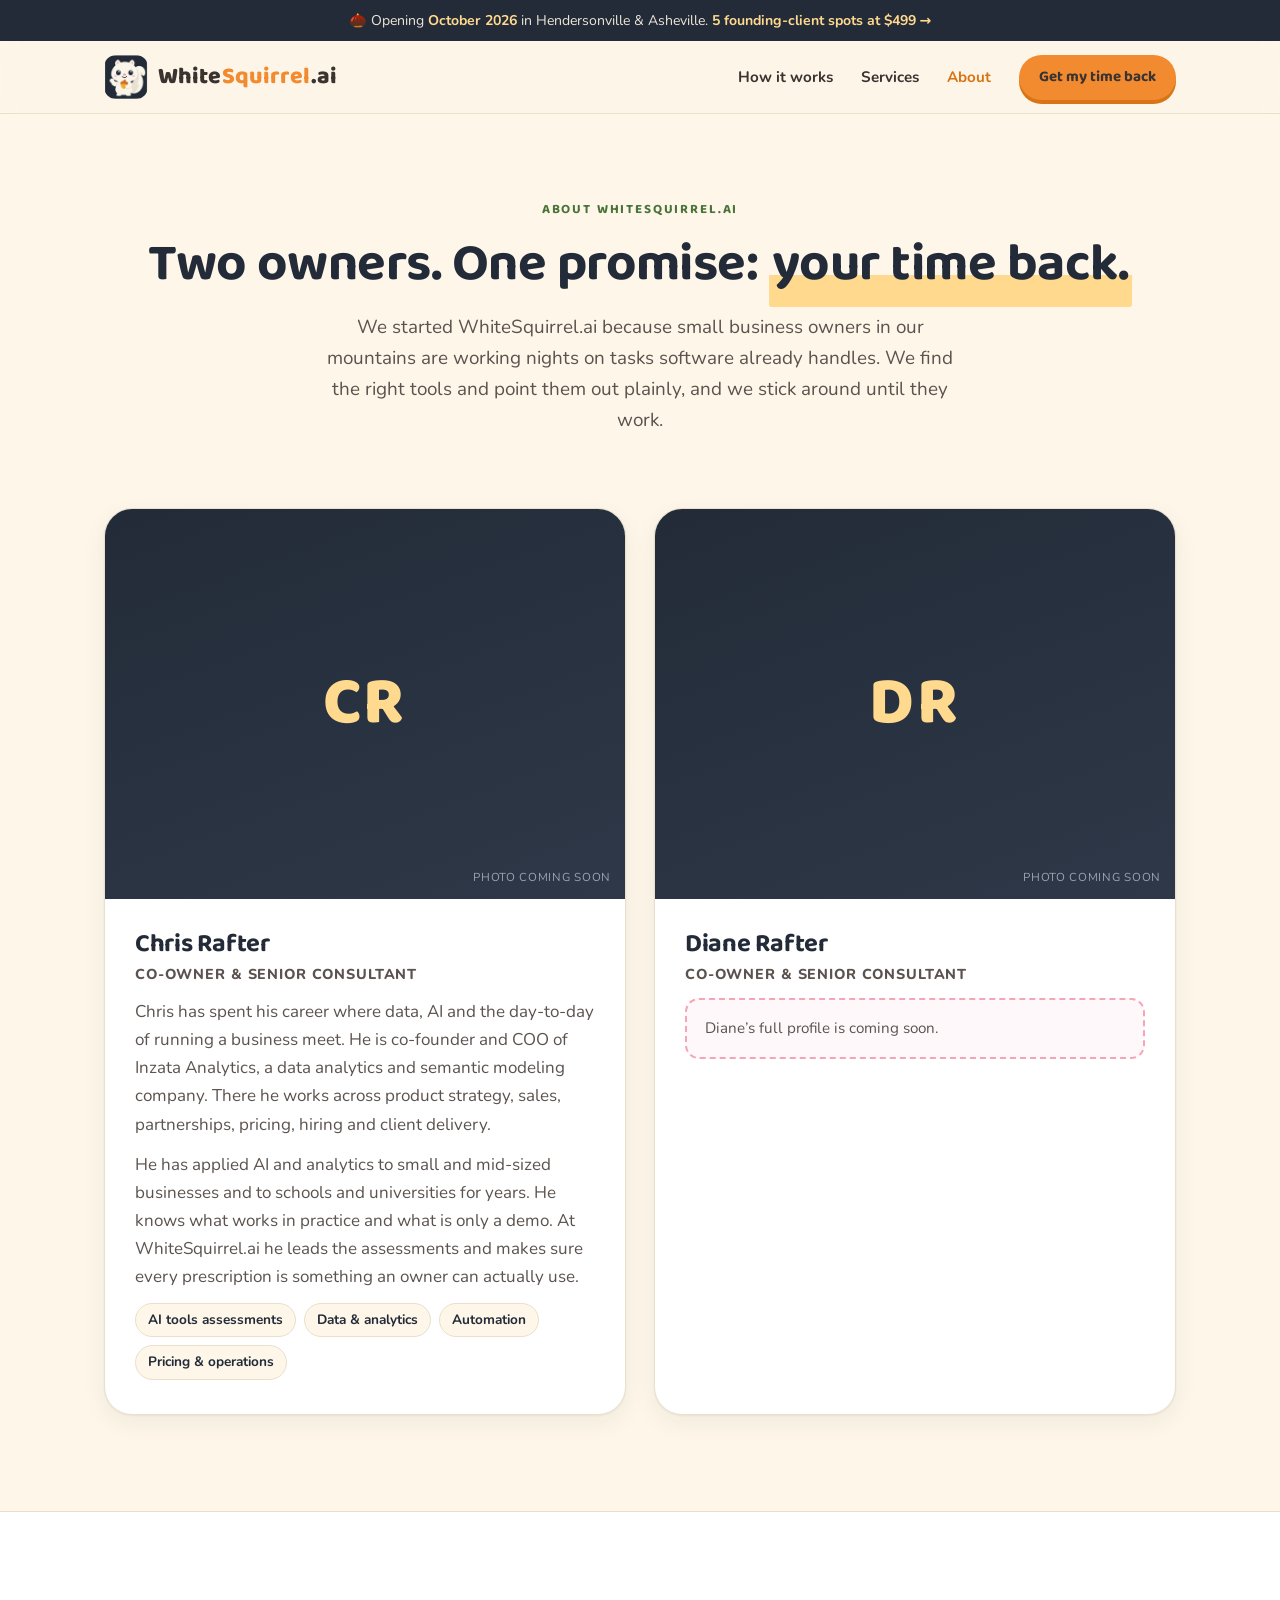
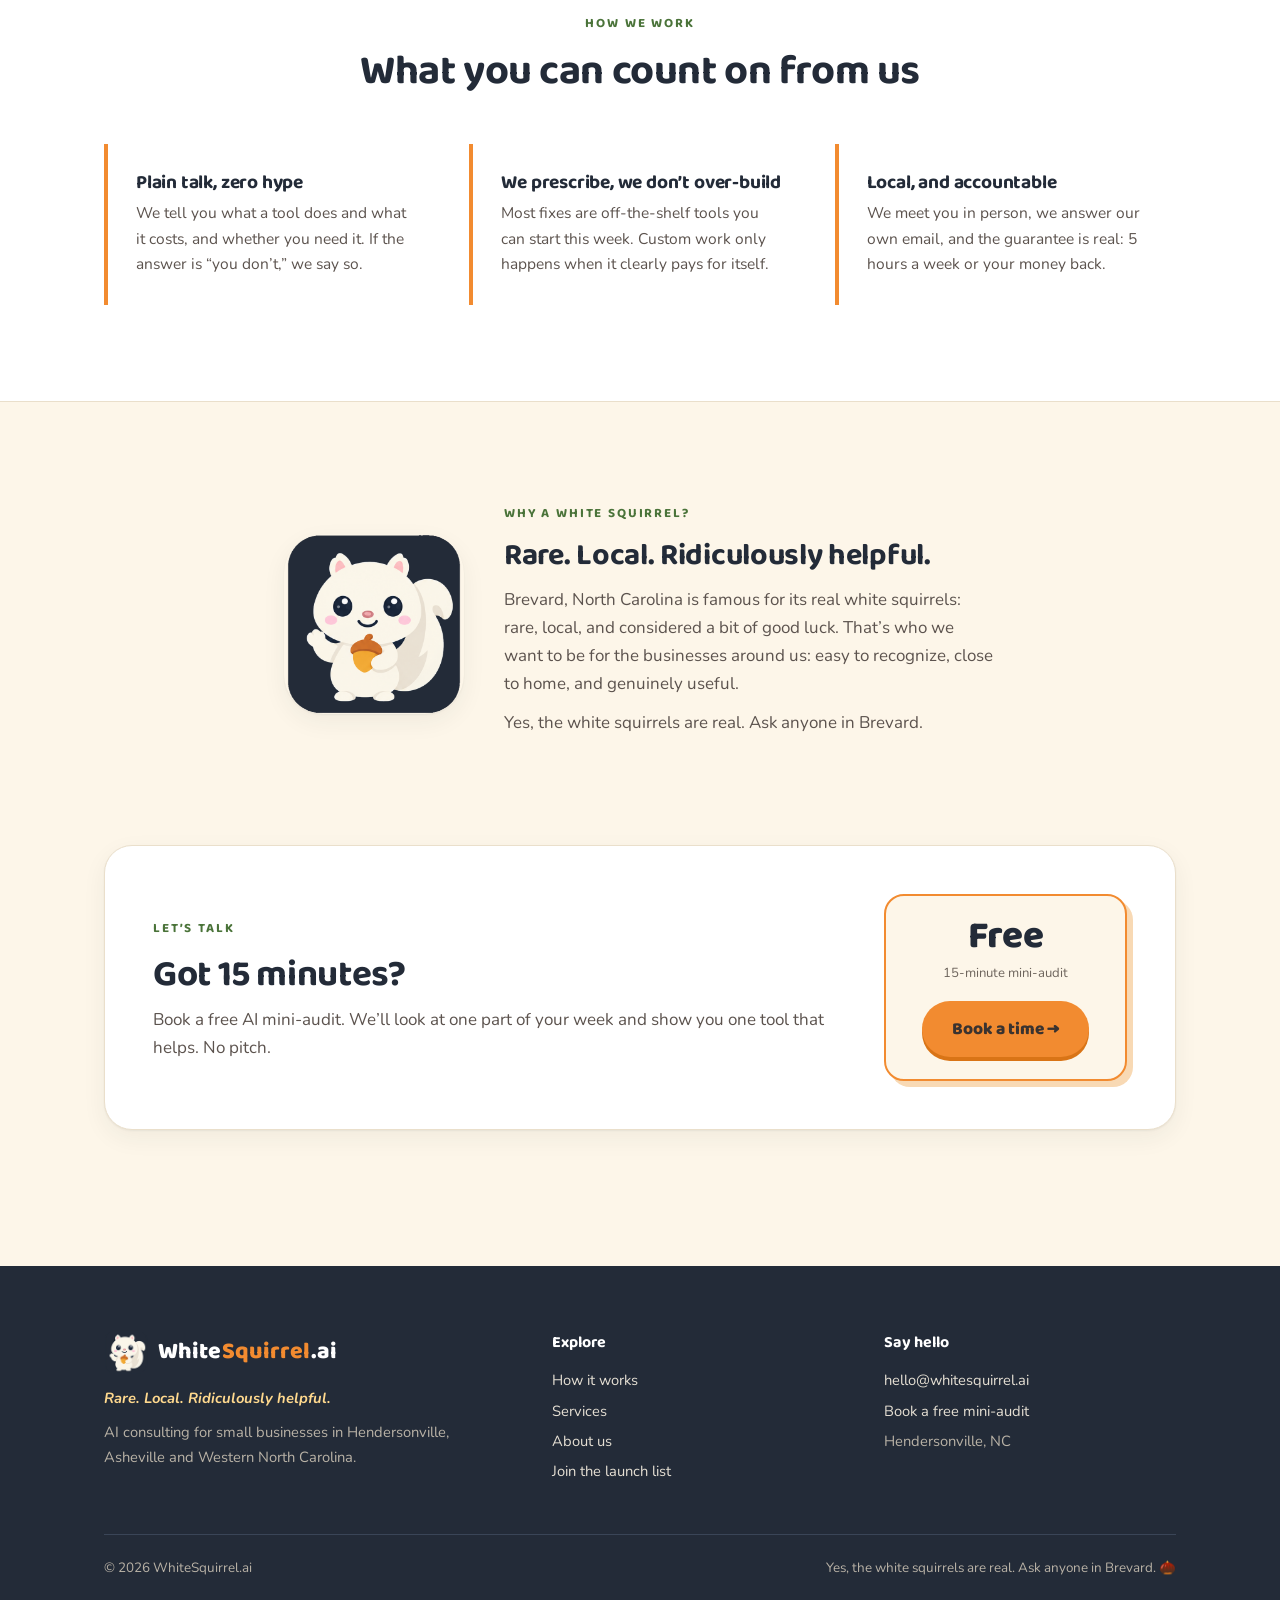
==== about/index.html @ 8a47469c "Rebrand to Bright Eyes logo; refined homepage, services section, About page - Approved C · Bright Ey" ====
<!DOCTYPE html>
<html lang="en">
<head>
<meta charset="UTF-8">
<meta name="viewport" content="width=device-width, initial-scale=1.0">
<title>About — Chris &amp; Diane Rafter | WhiteSquirrel.ai</title>
<meta name="description" content="Meet Chris and Diane Rafter, owners and senior consultants of WhiteSquirrel.ai, AI consulting for small businesses in Hendersonville, Asheville and Western North Carolina.">
<meta name="theme-color" content="#232B38">
<link rel="icon" href="../assets/brand/favicon.ico" sizes="any">
<link rel="icon" type="image/png" href="../assets/brand/bright-eyes-mark-96.png">
<link rel="apple-touch-icon" href="../assets/brand/apple-touch-icon.png">
<link rel="preconnect" href="https://fonts.googleapis.com">
<link rel="preconnect" href="https://fonts.gstatic.com" crossorigin>
<link href="https://fonts.googleapis.com/css2?family=Baloo+2:wght@500;700;800&family=Nunito:ital,wght@0,400;0,700;0,800;1,400&display=swap" rel="stylesheet">
<link rel="stylesheet" href="../assets/site.css">
</head>
<body>

<div class="announce">🌰 Opening <strong>October 2026</strong> in Hendersonville &amp; Asheville. <a href="../#founding">5 founding-client spots at $499 →</a></div>

<nav class="nav" aria-label="Main">
  <div class="container">
    <a class="brand" href="../" aria-label="WhiteSquirrel.ai home">
      <img src="../assets/brand/bright-eyes-mark-96.png" alt="">
      <span class="brand-name">White<span class="sq">Squirrel</span>.ai</span>
    </a>
    <ul class="nav-links">
      <li class="hide-sm"><a href="../#how">How it works</a></li>
      <li class="hide-sm"><a href="../#services">Services</a></li>
      <li class="hide-sm"><a href="./" aria-current="page">About</a></li>
      <li><a class="btn" href="../#signup">Get my time back</a></li>
    </ul>
  </div>
</nav>

<header class="page-hero">
  <div class="container">
    <span class="eyebrow">About WhiteSquirrel.ai</span>
    <h1>Two owners. One promise: <span class="hl">your time back.</span></h1>
    <p class="lead">We started WhiteSquirrel.ai because small business owners in our mountains are working nights on tasks software already handles. We find the right tools and point them out plainly, and we stick around until they work.</p>
  </div>
</header>

<section style="padding-top:32px">
  <div class="container">
    <div class="owners">

      <article class="person" id="chris">
        <div class="portrait">
          <!-- Replace with a headshot: <img src="../assets/team/chris-rafter.jpg" alt="Chris Rafter"> -->
          <span class="mono" aria-hidden="true">CR</span>
          <span class="ph-note">Photo coming soon</span>
        </div>
        <div class="person-body">
          <h3>Chris Rafter</h3>
          <p class="role">Co-owner &amp; Senior Consultant</p>
          <p>Chris has spent his career where data, AI and the day-to-day of running a business meet. He is co-founder and COO of Inzata Analytics, a data analytics and semantic modeling company. There he works across product strategy, sales, partnerships, pricing, hiring and client delivery.</p>
          <p>He has applied AI and analytics to small and mid-sized businesses and to schools and universities for years. He knows what works in practice and what is only a demo. At WhiteSquirrel.ai he leads the assessments and makes sure every prescription is something an owner can actually use.</p>
          <ul class="focus" aria-label="Focus areas">
            <li>AI tools assessments</li>
            <li>Data &amp; analytics</li>
            <li>Automation</li>
            <li>Pricing &amp; operations</li>
          </ul>
        </div>
      </article>

      <article class="person" id="diane">
        <div class="portrait">
          <!-- Replace with a headshot: <img src="../assets/team/diane-rafter.jpg" alt="Diane Rafter"> -->
          <span class="mono" aria-hidden="true">DR</span>
          <span class="ph-note">Photo coming soon</span>
        </div>
        <div class="person-body">
          <h3>Diane Rafter</h3>
          <p class="role">Co-owner &amp; Senior Consultant</p>
          <!-- TODO before deploy: replace this block with Diane's bio (background, experience, what she leads for clients) -->
          <div class="pending">Diane’s full profile is coming soon.</div>
        </div>
      </article>

    </div>
  </div>
</section>

<section class="services">
  <div class="container">
    <div class="section-head">
      <span class="eyebrow">How we work</span>
      <h2>What you can count on from us</h2>
    </div>
    <div class="values">
      <div class="value">
        <h3>Plain talk, zero hype</h3>
        <p>We tell you what a tool does and what it costs, and whether you need it. If the answer is “you don’t,” we say so.</p>
      </div>
      <div class="value">
        <h3>We prescribe, we don’t over-build</h3>
        <p>Most fixes are off-the-shelf tools you can start this week. Custom work only happens when it clearly pays for itself.</p>
      </div>
      <div class="value">
        <h3>Local, and accountable</h3>
        <p>We meet you in person, we answer our own email, and the guarantee is real: 5 hours a week or your money back.</p>
      </div>
    </div>
  </div>
</section>

<section>
  <div class="container narrow">
    <div class="story">
      <img src="../assets/brand/bright-eyes-mark.png" alt="The WhiteSquirrel.ai mascot waving">
      <div>
        <span class="eyebrow">Why a white squirrel?</span>
        <h2 style="font-size:1.9rem;margin-bottom:12px">Rare. Local. Ridiculously helpful.</h2>
        <p>Brevard, North Carolina is famous for its real white squirrels: rare, local, and considered a bit of good luck. That’s who we want to be for the businesses around us: easy to recognize, close to home, and genuinely useful.</p>
        <p>Yes, the white squirrels are real. Ask anyone in Brevard.</p>
      </div>
    </div>
  </div>
</section>

<section style="padding-top:0">
  <div class="container">
    <div class="offer">
      <div>
        <span class="eyebrow">Let’s talk</span>
        <h2>Got 15 minutes?</h2>
        <p>Book a free AI mini-audit. We’ll look at one part of your week and show you one tool that helps. No pitch.</p>
      </div>
      <div class="pricebox">
        <div class="price" style="font-size:2.4rem">Free</div>
        <small>15-minute mini-audit</small>
        <a class="btn" href="https://cal.com/chrisrafter/free-15-minute-ai-mini-audit">Book a time →</a>
      </div>
    </div>
  </div>
</section>

<footer>
  <div class="container">
    <div class="cols">
      <div>
        <a class="brand" href="../" style="margin-bottom:12px"><img src="../assets/brand/bright-eyes-mark-96.png" alt=""><span class="brand-name">White<span class="sq">Squirrel</span>.ai</span></a>
        <p class="tagline">Rare. Local. Ridiculously helpful.</p>
        <p style="margin-top:10px">AI consulting for small businesses in Hendersonville, Asheville and Western North Carolina.</p>
      </div>
      <div>
        <h4>Explore</h4>
        <ul>
          <li><a href="../#how">How it works</a></li>
          <li><a href="../#services">Services</a></li>
          <li><a href="./">About us</a></li>
          <li><a href="../#signup">Join the launch list</a></li>
        </ul>
      </div>
      <div>
        <h4>Say hello</h4>
        <ul>
          <li><a href="mailto:hello@whitesquirrel.ai">hello@whitesquirrel.ai</a></li>
          <li><a href="https://cal.com/chrisrafter/free-15-minute-ai-mini-audit">Book a free mini-audit</a></li>
          <li>Hendersonville, NC</li>
        </ul>
      </div>
    </div>
    <div class="legal">
      <span>© 2026 WhiteSquirrel.ai</span>
      <span>Yes, the white squirrels are real. Ask anyone in Brevard. 🌰</span>
    </div>
  </div>
</footer>
</body>
</html>
---- assets/site.css ----
/* WhiteSquirrel.ai — shared site styles (Brand Guide v1.1 · Bright Eyes) */
:root{
  /* core palette (live-site tokens) */
  --cream:#FDF6E9;
  --cream-dark:#F7ECD7;
  --fur:#F5F2EC;
  --fur-shade:#E2DCD0;
  --ink:#3A3330;
  --muted:#5C534E;
  --fine:#6E655D;          /* fine print — darker than --outline for contrast */
  --outline:#8A8178;
  --orange:#F28B30;
  --orange-dark:#D97416;
  --highlight:#FFD98E;
  --green:#7FB069;
  --green-dark:#5D8A4A;
  --green-text:#4A7339;    /* small green text / links on light backgrounds */
  --pink:#F4A6B8;
  --pink-light:#FADDE4;
  --blue:#8ECAE6;
  --peach:#F8D9B4;
  /* Bright Eyes badge */
  --navy:#232B38;
  --navy-2:#2E3848;
  --acorn:#F0B429;
  --line:#EADFCB;
  --white:#FFFFFF;

  --radius:20px;
  --radius-lg:28px;
  --shadow:0 1px 2px rgba(35,43,56,.06),0 8px 24px rgba(35,43,56,.06);
  --max:1120px;
}
*{margin:0;padding:0;box-sizing:border-box}
html{scroll-behavior:smooth}
body{font-family:'Nunito',system-ui,sans-serif;background:var(--cream);color:var(--ink);line-height:1.65;font-size:17px;-webkit-font-smoothing:antialiased;overflow-x:hidden}
h1,h2,h3,h4,.btn,.brand-name,.eyebrow,.num{font-family:'Baloo 2',system-ui,sans-serif}
h1,h2,h3{color:var(--navy);line-height:1.15;letter-spacing:-.01em}
img{max-width:100%;display:block}
a{color:var(--green-text)}
.container{max-width:var(--max);margin:0 auto;padding:0 24px}
.narrow{max-width:760px}
.center{text-align:center}

/* announcement */
.announce{background:var(--navy);color:#EDE6D8;text-align:center;font-size:.88rem;padding:9px 16px}
.announce strong{color:var(--highlight)}
.announce a{color:var(--highlight);font-weight:700;text-decoration:none}

/* nav */
.nav{position:sticky;top:0;z-index:20;background:rgba(253,246,233,.92);backdrop-filter:saturate(1.2) blur(8px);-webkit-backdrop-filter:saturate(1.2) blur(8px);border-bottom:1px solid var(--line)}
.nav .container{display:flex;align-items:center;justify-content:space-between;height:72px;gap:16px}
.brand{display:flex;align-items:center;gap:10px;text-decoration:none}
.brand img{width:44px;height:44px;border-radius:12px}
.brand-name{font-size:1.45rem;font-weight:800;color:var(--ink);letter-spacing:.005em;white-space:nowrap}
.brand-name .sq{color:var(--orange)}
.nav-links{display:flex;align-items:center;gap:28px;list-style:none}
.nav-links a{color:var(--ink);text-decoration:none;font-weight:700;font-size:.95rem}
.nav-links a:hover,.nav-links a[aria-current=page]{color:var(--orange-dark)}
.nav-links .btn{padding:10px 20px;font-size:.95rem}
@media(max-width:820px){.nav-links li.hide-sm{display:none}.nav-links{gap:16px}}
@media(max-width:480px){.brand-name{font-size:1.2rem}.brand img{width:38px;height:38px}.nav-links .btn{padding:9px 14px;font-size:.88rem}}

/* buttons — ink text on brand fills for contrast */
.btn{display:inline-flex;align-items:center;gap:8px;background:var(--orange);color:var(--ink);border:0;border-radius:999px;padding:14px 30px;font-size:1.08rem;font-weight:800;text-decoration:none;cursor:pointer;box-shadow:0 4px 0 var(--orange-dark);transition:transform .12s ease,box-shadow .12s ease}
.btn:hover{transform:translateY(2px);box-shadow:0 2px 0 var(--orange-dark)}
.btn:focus-visible,a:focus-visible,textarea:focus-visible,input:focus-visible{outline:3px solid var(--navy);outline-offset:3px}
.btn.green{background:var(--green);box-shadow:0 4px 0 var(--green-dark)}
.btn.green:hover{box-shadow:0 2px 0 var(--green-dark)}
.btn.ghost{background:transparent;color:var(--navy);box-shadow:inset 0 0 0 2px var(--navy)}
.btn.ghost:hover{background:var(--navy);color:#fff;transform:none}
.btn.light{background:var(--cream);color:var(--navy);box-shadow:0 4px 0 #CDBF9F}

/* type helpers */
.eyebrow{display:inline-block;font-size:.82rem;font-weight:700;letter-spacing:.14em;text-transform:uppercase;color:var(--green-text);margin-bottom:14px}
.lead{font-size:1.18rem;color:var(--muted)}
.hl{background:linear-gradient(transparent 62%,var(--highlight) 62%);padding:0 3px;border-radius:3px}
section{padding:96px 0}
@media(max-width:700px){section{padding:68px 0}}
.section-head{max-width:640px;margin:0 auto 48px;text-align:center}
.section-head h2{font-size:clamp(1.9rem,4vw,2.6rem);margin-bottom:12px}
.section-head p{color:var(--muted);font-size:1.08rem}

/* hero */
.hero{padding:80px 0 72px}
.hero .container{display:grid;grid-template-columns:1.15fr .85fr;gap:56px;align-items:center}
.hero h1{font-size:clamp(2.3rem,5.2vw,3.6rem);margin-bottom:20px}
.hero .lead{max-width:560px;margin-bottom:32px}
.hero-ctas{display:flex;flex-wrap:wrap;gap:14px;align-items:center}
.hero-note{margin-top:18px;font-size:.92rem;color:var(--fine)}
.hero-art{position:relative;justify-self:center;width:min(420px,100%)}
.hero-art::before{content:"";position:absolute;inset:6% 4% 0;background:radial-gradient(closest-side,var(--peach),transparent 72%);z-index:0}
.hero-art img{position:relative;z-index:1;width:100%;border-radius:22%;box-shadow:0 30px 60px -20px rgba(35,43,56,.45)}
.hero-art .tag{position:absolute;z-index:2;bottom:-14px;left:50%;transform:translateX(-50%);background:var(--white);color:var(--navy);font-family:'Baloo 2';font-weight:700;padding:8px 18px;border-radius:999px;box-shadow:var(--shadow);white-space:nowrap;font-size:.95rem}
@media(max-width:860px){.hero{padding:48px 0 56px}.hero .container{grid-template-columns:1fr;gap:44px;text-align:center}.hero .lead{margin-left:auto;margin-right:auto}.hero-ctas{justify-content:center}.hero-art{width:min(300px,78%);grid-row:1}}

/* proof strip */
.strip{background:var(--white);border-top:1px solid var(--line);border-bottom:1px solid var(--line)}
.strip ul{list-style:none;display:grid;grid-template-columns:repeat(4,1fr);gap:24px;padding:26px 0}
.strip li{display:flex;align-items:center;gap:12px;font-weight:700;color:var(--navy);font-size:.98rem}
.strip svg{flex:none;width:28px;height:28px;color:var(--orange-dark)}
@media(max-width:860px){.strip ul{grid-template-columns:repeat(2,1fr)}}
@media(max-width:440px){.strip ul{grid-template-columns:1fr}}

/* cards */
.grid-3{display:grid;grid-template-columns:repeat(3,1fr);gap:24px}
@media(max-width:860px){.grid-3{grid-template-columns:1fr}}
.card{background:var(--white);border:1px solid var(--line);border-radius:var(--radius-lg);padding:34px 30px;box-shadow:var(--shadow)}
.card h3{font-size:1.35rem;margin:14px 0 8px}
.card p{color:var(--muted);font-size:.98rem}
.num{display:inline-flex;align-items:center;justify-content:center;width:44px;height:44px;border-radius:14px;background:var(--navy);color:var(--highlight);font-weight:800;font-size:1.15rem}
.step-kicker{font-size:.8rem;font-weight:800;letter-spacing:.12em;text-transform:uppercase;color:var(--orange-dark);margin-top:18px}

/* services */
.services{background:var(--white);border-top:1px solid var(--line);border-bottom:1px solid var(--line)}
.service{border-radius:var(--radius-lg);padding:32px 28px;background:var(--cream);border:1px solid var(--line);display:flex;flex-direction:column}
.service .price{font-family:'Baloo 2';font-weight:800;color:var(--navy);font-size:1.15rem;margin-top:auto;padding-top:18px}
.service .price small{font-family:'Nunito';font-weight:400;color:var(--fine);font-size:.85rem}
.service.featured{background:var(--navy);border-color:var(--navy);color:#E6E0D4}
.service.featured h3,.service.featured .price{color:#fff}
.service.featured p{color:#CFC8BA}
.service.featured .pill{background:var(--orange);color:var(--ink)}
.pill{display:inline-block;font-size:.75rem;font-weight:800;letter-spacing:.08em;text-transform:uppercase;background:var(--pink-light);color:var(--navy);padding:4px 12px;border-radius:999px;align-self:flex-start}
.service ul{list-style:none;margin-top:14px}
.service li{padding-left:24px;position:relative;margin:6px 0;font-size:.95rem}
.service li::before{content:"";position:absolute;left:4px;top:.6em;width:8px;height:8px;border-radius:50%;background:var(--acorn)}

/* guarantee */
.guarantee{background:var(--navy);color:#E6E0D4;border-radius:var(--radius-lg);padding:56px 48px;display:grid;grid-template-columns:auto 1fr;gap:40px;align-items:center}
.guarantee h2{color:#fff;font-size:clamp(1.7rem,3.4vw,2.3rem);margin-bottom:10px}
.guarantee p{color:#CFC8BA;font-size:1.06rem}
.guarantee strong{color:var(--highlight)}
.seal{width:132px;height:132px;border-radius:50%;background:var(--orange);color:var(--ink);display:flex;flex-direction:column;align-items:center;justify-content:center;font-family:'Baloo 2';font-weight:800;line-height:1;text-align:center;box-shadow:0 0 0 8px rgba(242,139,48,.22)}
.seal b{font-size:2.6rem}
.seal span{font-size:.78rem;letter-spacing:.08em;text-transform:uppercase;margin-top:4px}
@media(max-width:700px){.guarantee{grid-template-columns:1fr;text-align:center;padding:44px 28px}.seal{margin:0 auto}}

/* founding offer */
.offer{display:grid;grid-template-columns:1fr auto;gap:40px;align-items:center;background:var(--white);border:1px solid var(--line);border-radius:var(--radius-lg);padding:48px;box-shadow:var(--shadow)}
.offer h2{font-size:clamp(1.7rem,3.4vw,2.3rem);margin-bottom:10px}
.offer p{color:var(--muted)}
.pricebox{text-align:center;background:var(--cream);border:2px solid var(--orange);border-radius:var(--radius);padding:22px 36px;box-shadow:6px 6px 0 var(--peach)}
.pricebox .strike{text-decoration:line-through;color:var(--fine);font-size:1.25rem;font-family:'Baloo 2'}
.pricebox .price{font-family:'Baloo 2';font-weight:800;font-size:3.2rem;line-height:1;color:var(--navy)}
.pricebox small{display:block;color:var(--fine);font-size:.82rem;margin-top:6px}
.pricebox .btn{margin-top:16px}
@media(max-width:760px){.offer{grid-template-columns:1fr;text-align:center;padding:36px 24px}}

/* money question */
.ask{background:var(--green);border-radius:var(--radius-lg);padding:60px 48px;color:var(--ink);display:grid;grid-template-columns:.9fr 1.1fr;gap:44px;align-items:start}
.ask h2{color:var(--navy);font-size:clamp(1.7rem,3.4vw,2.3rem);margin-bottom:12px}
.ask p{color:#24331C}
.ask form{background:var(--white);border-radius:var(--radius);padding:26px;box-shadow:0 16px 40px -18px rgba(35,43,56,.5)}
.ask label{display:block;font-weight:800;font-size:.9rem;color:var(--navy);margin-bottom:6px}
.ask textarea,.ask input[type=email]{width:100%;padding:14px 16px;border-radius:14px;border:1.5px solid var(--fur-shade);font:inherit;font-size:1rem;background:var(--cream);color:var(--ink)}
.ask textarea{min-height:96px;resize:vertical;margin-bottom:14px}
.ask .btn{width:100%;justify-content:center;margin-top:16px}
.ask .fine{font-size:.8rem;color:var(--fine);margin-top:12px}
.success-msg{display:none;background:var(--navy);color:#fff;padding:18px;border-radius:14px}
@media(max-width:820px){.ask{grid-template-columns:1fr;padding:44px 24px}}

/* owners teaser + about */
.owners{display:grid;grid-template-columns:repeat(2,1fr);gap:28px}
@media(max-width:760px){.owners{grid-template-columns:1fr}}
.person{background:var(--white);border:1px solid var(--line);border-radius:var(--radius-lg);overflow:hidden;box-shadow:var(--shadow);display:flex;flex-direction:column}
.portrait{aspect-ratio:4/3;background:linear-gradient(160deg,var(--navy),var(--navy-2));display:flex;align-items:center;justify-content:center;position:relative}
.portrait img{width:100%;height:100%;object-fit:cover}
.portrait .mono{font-family:'Baloo 2';font-weight:800;font-size:4.2rem;color:var(--highlight);letter-spacing:.04em}
.portrait .ph-note{position:absolute;bottom:12px;right:14px;font-size:.72rem;color:#9AA3B2;letter-spacing:.06em;text-transform:uppercase}
.person-body{padding:30px 30px 34px}
.person h3{font-size:1.6rem}
.role{color:var(--orange-dark);font-weight:800;font-size:.9rem;letter-spacing:.06em;text-transform:uppercase;margin:4px 0 16px}
.person p{color:var(--muted);margin-bottom:12px}
.person .focus{list-style:none;display:flex;flex-wrap:wrap;gap:8px;margin-top:8px}
.person .focus li{background:var(--cream);border:1px solid var(--line);border-radius:999px;padding:5px 12px;font-size:.85rem;font-weight:700;color:var(--navy)}
.pending{border:2px dashed var(--pink);background:#FFF8FA;border-radius:14px;padding:16px 18px;color:var(--muted);font-size:.95rem}

.page-hero{padding:80px 0 40px;text-align:center}
.page-hero h1{font-size:clamp(2.2rem,5vw,3.3rem);margin-bottom:16px}
.page-hero .lead{max-width:640px;margin:0 auto}

.values{display:grid;grid-template-columns:repeat(3,1fr);gap:24px}
@media(max-width:860px){.values{grid-template-columns:1fr}}
.value{padding:28px;border-left:4px solid var(--orange);background:var(--white);border-radius:0 var(--radius) var(--radius) 0}
.value h3{font-size:1.2rem;margin-bottom:6px}
.value p{color:var(--muted);font-size:.97rem}

.story{display:grid;grid-template-columns:auto 1fr;gap:40px;align-items:center}
.story img{width:180px;border-radius:22%;box-shadow:var(--shadow)}
.story p{color:var(--muted);margin-bottom:12px;font-size:1.06rem}
@media(max-width:700px){.story{grid-template-columns:1fr;text-align:center}.story img{margin:0 auto}}

/* footer */
footer{background:var(--navy);color:#B9B2A6;padding:64px 0 40px;margin-top:40px;font-size:.92rem}
footer .cols{display:grid;grid-template-columns:1.4fr 1fr 1fr;gap:40px}
footer .logo-dark{width:240px;max-width:100%;margin-bottom:14px}
footer .brand-name{color:#fff}
footer h4{color:#fff;font-size:1rem;margin-bottom:12px}
footer ul{list-style:none}
footer li{margin:6px 0}
footer a{color:#E6E0D4;text-decoration:none}
footer a:hover{color:var(--highlight)}
footer .tagline{color:var(--highlight);font-style:italic;font-weight:700}
footer .legal{border-top:1px solid #3A4557;margin-top:44px;padding-top:22px;display:flex;justify-content:space-between;gap:16px;flex-wrap:wrap;font-size:.84rem}
@media(max-width:760px){footer .cols{grid-template-columns:1fr}}

.sr-only{position:absolute;width:1px;height:1px;overflow:hidden;clip:rect(0 0 0 0)}
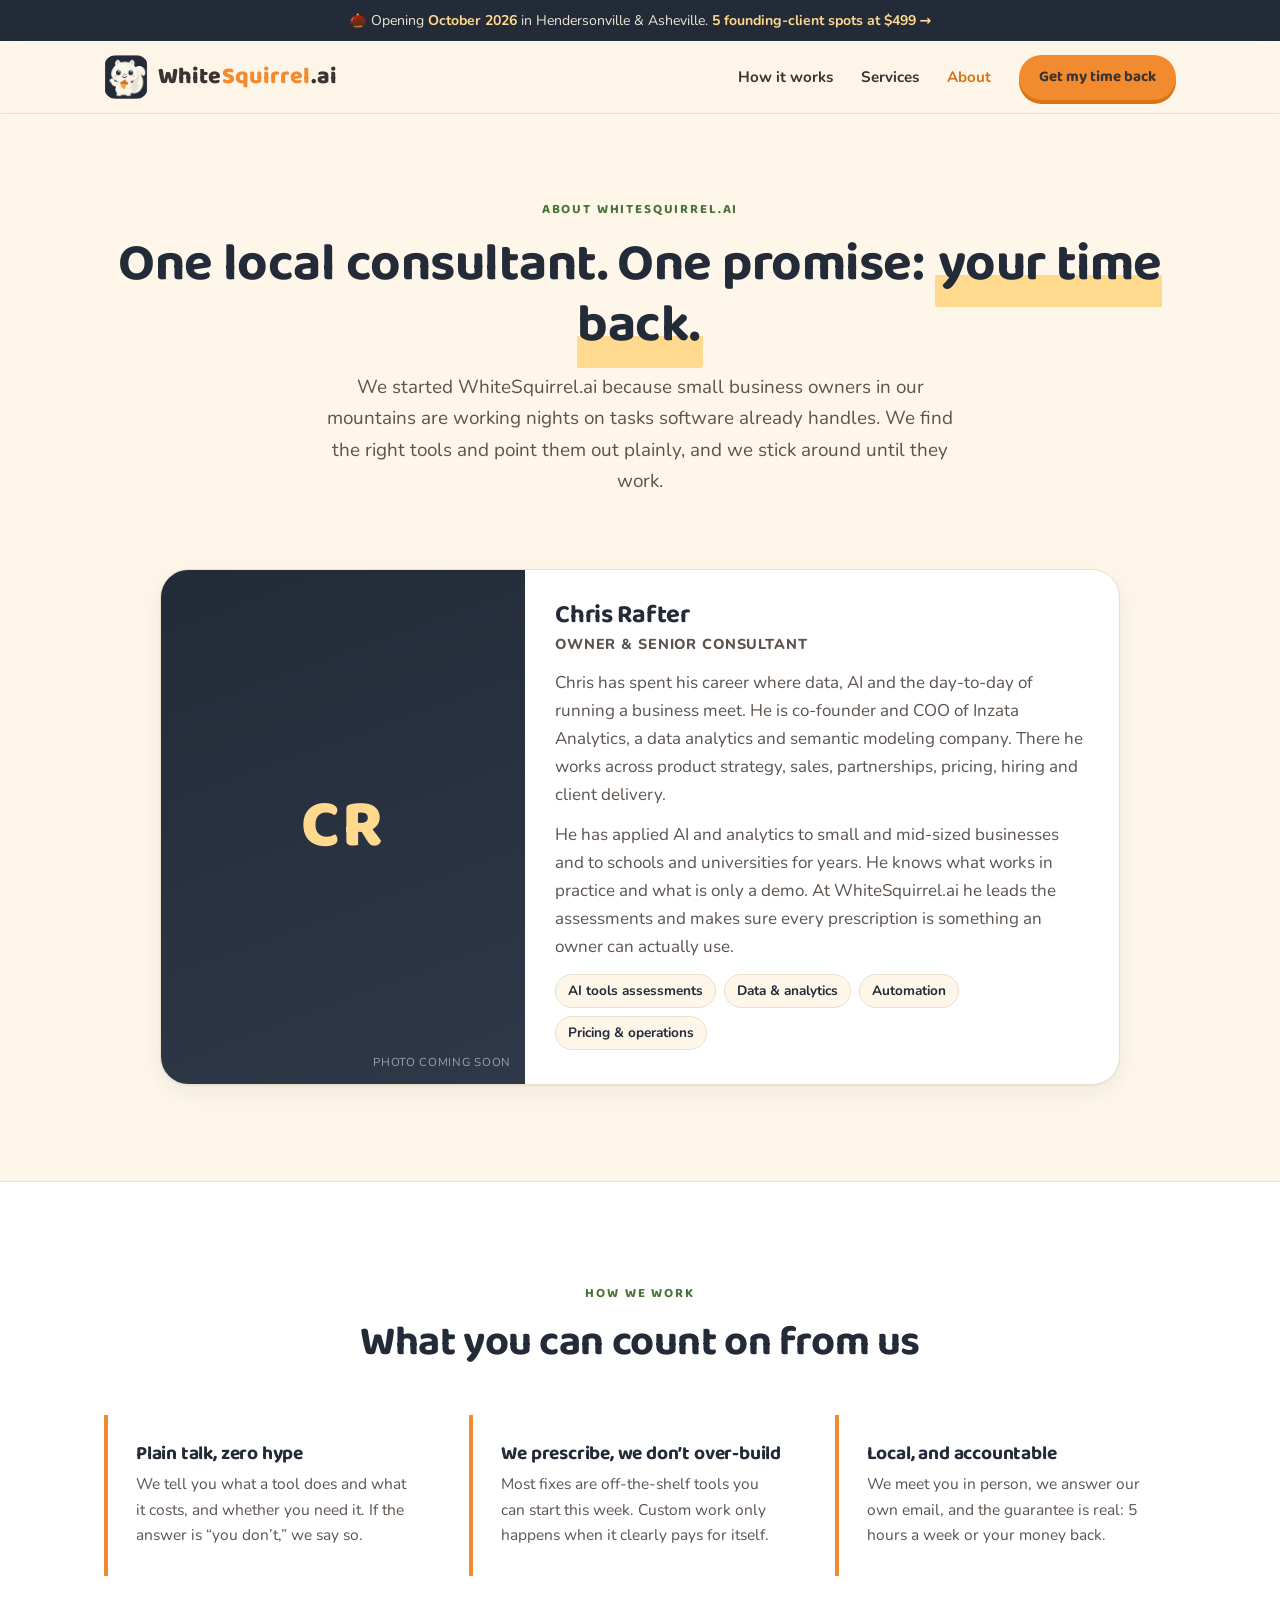
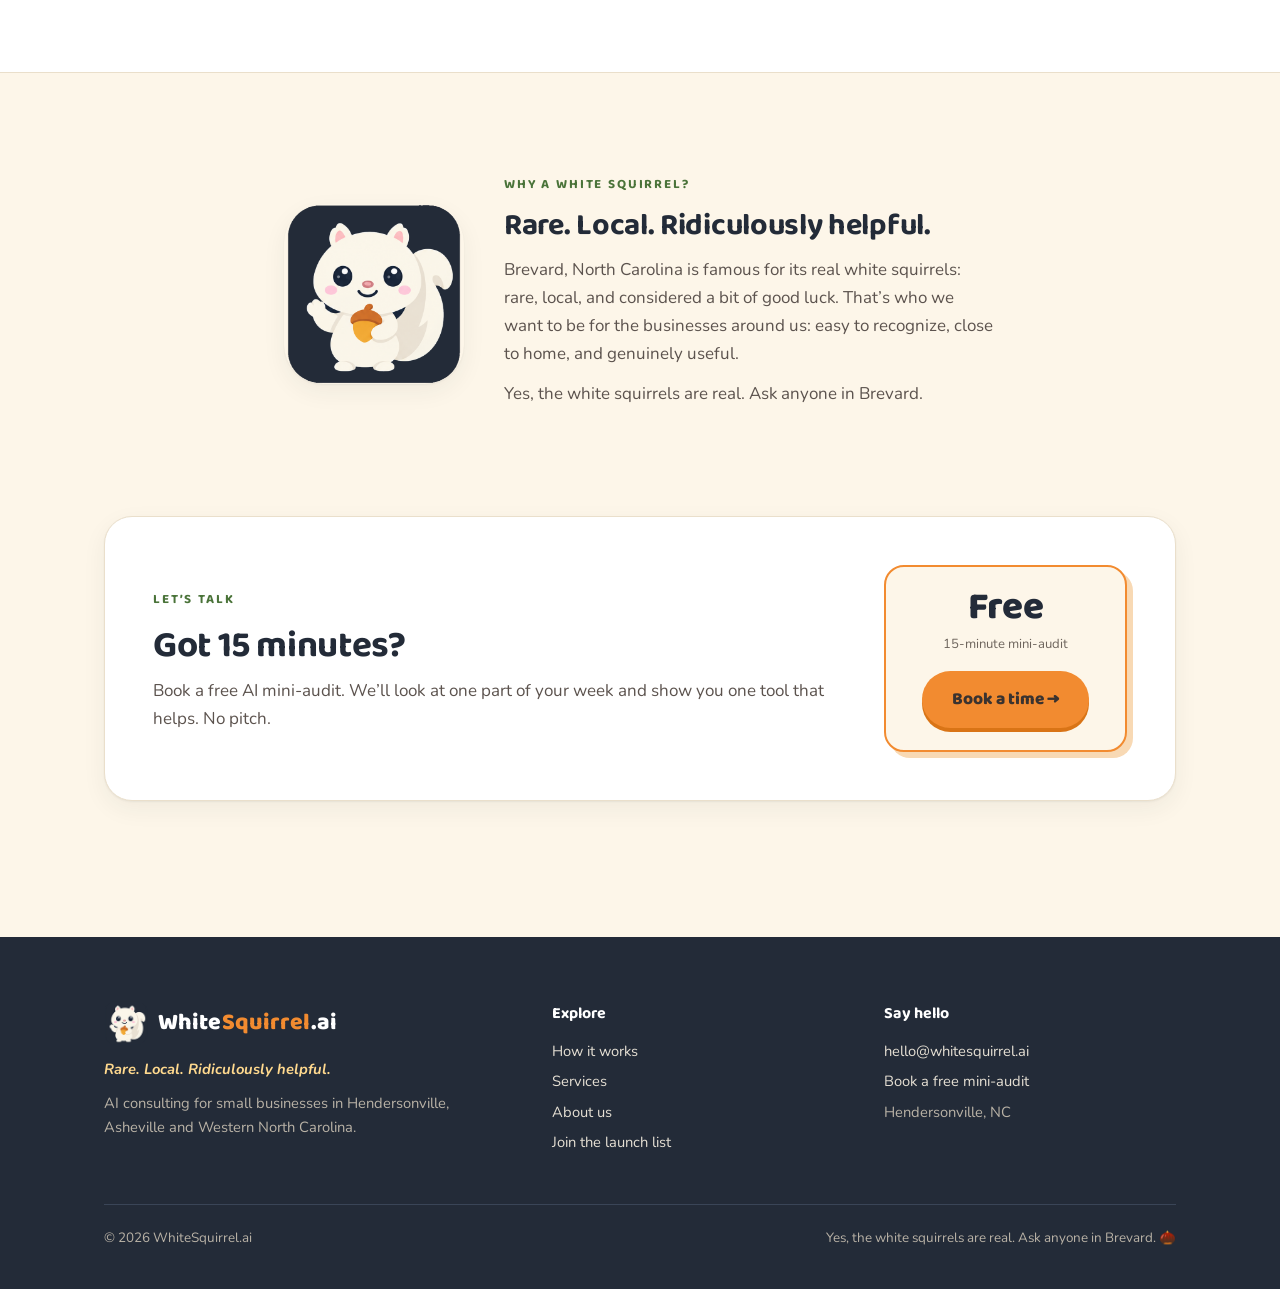
==== commit 4f81ec74: "Remove Diane Rafter from public site; single-profile About page Co-Authored-By: Claude Opus 5.5 <nor" ====
--- a/about/index.html
+++ b/about/index.html
@@ -3,8 +3,8 @@
 <head>
 <meta charset="UTF-8">
 <meta name="viewport" content="width=device-width, initial-scale=1.0">
-<title>About — Chris &amp; Diane Rafter | WhiteSquirrel.ai</title>
-<meta name="description" content="Meet Chris and Diane Rafter, owners and senior consultants of WhiteSquirrel.ai, AI consulting for small businesses in Hendersonville, Asheville and Western North Carolina.">
+<title>About — Chris Rafter | WhiteSquirrel.ai</title>
+<meta name="description" content="Meet Chris Rafter, owner and senior consultant of WhiteSquirrel.ai, AI consulting for small businesses in Hendersonville, Asheville and Western North Carolina.">
 <meta name="theme-color" content="#232B38">
 <link rel="icon" href="../assets/brand/favicon.ico" sizes="any">
 <link rel="icon" type="image/png" href="../assets/brand/bright-eyes-mark-96.png">
@@ -36,14 +36,14 @@
 <header class="page-hero">
   <div class="container">
     <span class="eyebrow">About WhiteSquirrel.ai</span>
-    <h1>Two owners. One promise: <span class="hl">your time back.</span></h1>
+    <h1>One local consultant. One promise: <span class="hl">your time back.</span></h1>
     <p class="lead">We started WhiteSquirrel.ai because small business owners in our mountains are working nights on tasks software already handles. We find the right tools and point them out plainly, and we stick around until they work.</p>
   </div>
 </header>
 
 <section style="padding-top:32px">
   <div class="container">
-    <div class="owners">
+    <div class="owners solo">
 
       <article class="person" id="chris">
         <div class="portrait">
@@ -53,7 +53,7 @@
         </div>
         <div class="person-body">
           <h3>Chris Rafter</h3>
-          <p class="role">Co-owner &amp; Senior Consultant</p>
+          <p class="role">Owner &amp; Senior Consultant</p>
           <p>Chris has spent his career where data, AI and the day-to-day of running a business meet. He is co-founder and COO of Inzata Analytics, a data analytics and semantic modeling company. There he works across product strategy, sales, partnerships, pricing, hiring and client delivery.</p>
           <p>He has applied AI and analytics to small and mid-sized businesses and to schools and universities for years. He knows what works in practice and what is only a demo. At WhiteSquirrel.ai he leads the assessments and makes sure every prescription is something an owner can actually use.</p>
           <ul class="focus" aria-label="Focus areas">
@@ -62,20 +62,6 @@
             <li>Automation</li>
             <li>Pricing &amp; operations</li>
           </ul>
-        </div>
-      </article>
-
-      <article class="person" id="diane">
-        <div class="portrait">
-          <!-- Replace with a headshot: <img src="../assets/team/diane-rafter.jpg" alt="Diane Rafter"> -->
-          <span class="mono" aria-hidden="true">DR</span>
-          <span class="ph-note">Photo coming soon</span>
-        </div>
-        <div class="person-body">
-          <h3>Diane Rafter</h3>
-          <p class="role">Co-owner &amp; Senior Consultant</p>
-          <!-- TODO before deploy: replace this block with Diane's bio (background, experience, what she leads for clients) -->
-          <div class="pending">Diane’s full profile is coming soon.</div>
         </div>
       </article>
 
--- a/assets/site.css
+++ b/assets/site.css
@@ -205,3 +205,9 @@
 @media(max-width:760px){footer .cols{grid-template-columns:1fr}}
 
 .sr-only{position:absolute;width:1px;height:1px;overflow:hidden;clip:rect(0 0 0 0)}
+
+/* single-profile layout (About) */
+.owners.solo{grid-template-columns:1fr;max-width:960px;margin:0 auto}
+.owners.solo .person{flex-direction:row}
+.owners.solo .portrait{flex:0 0 38%;aspect-ratio:auto;min-height:100%}
+@media(max-width:760px){.owners.solo .person{flex-direction:column}.owners.solo .portrait{aspect-ratio:4/3}}
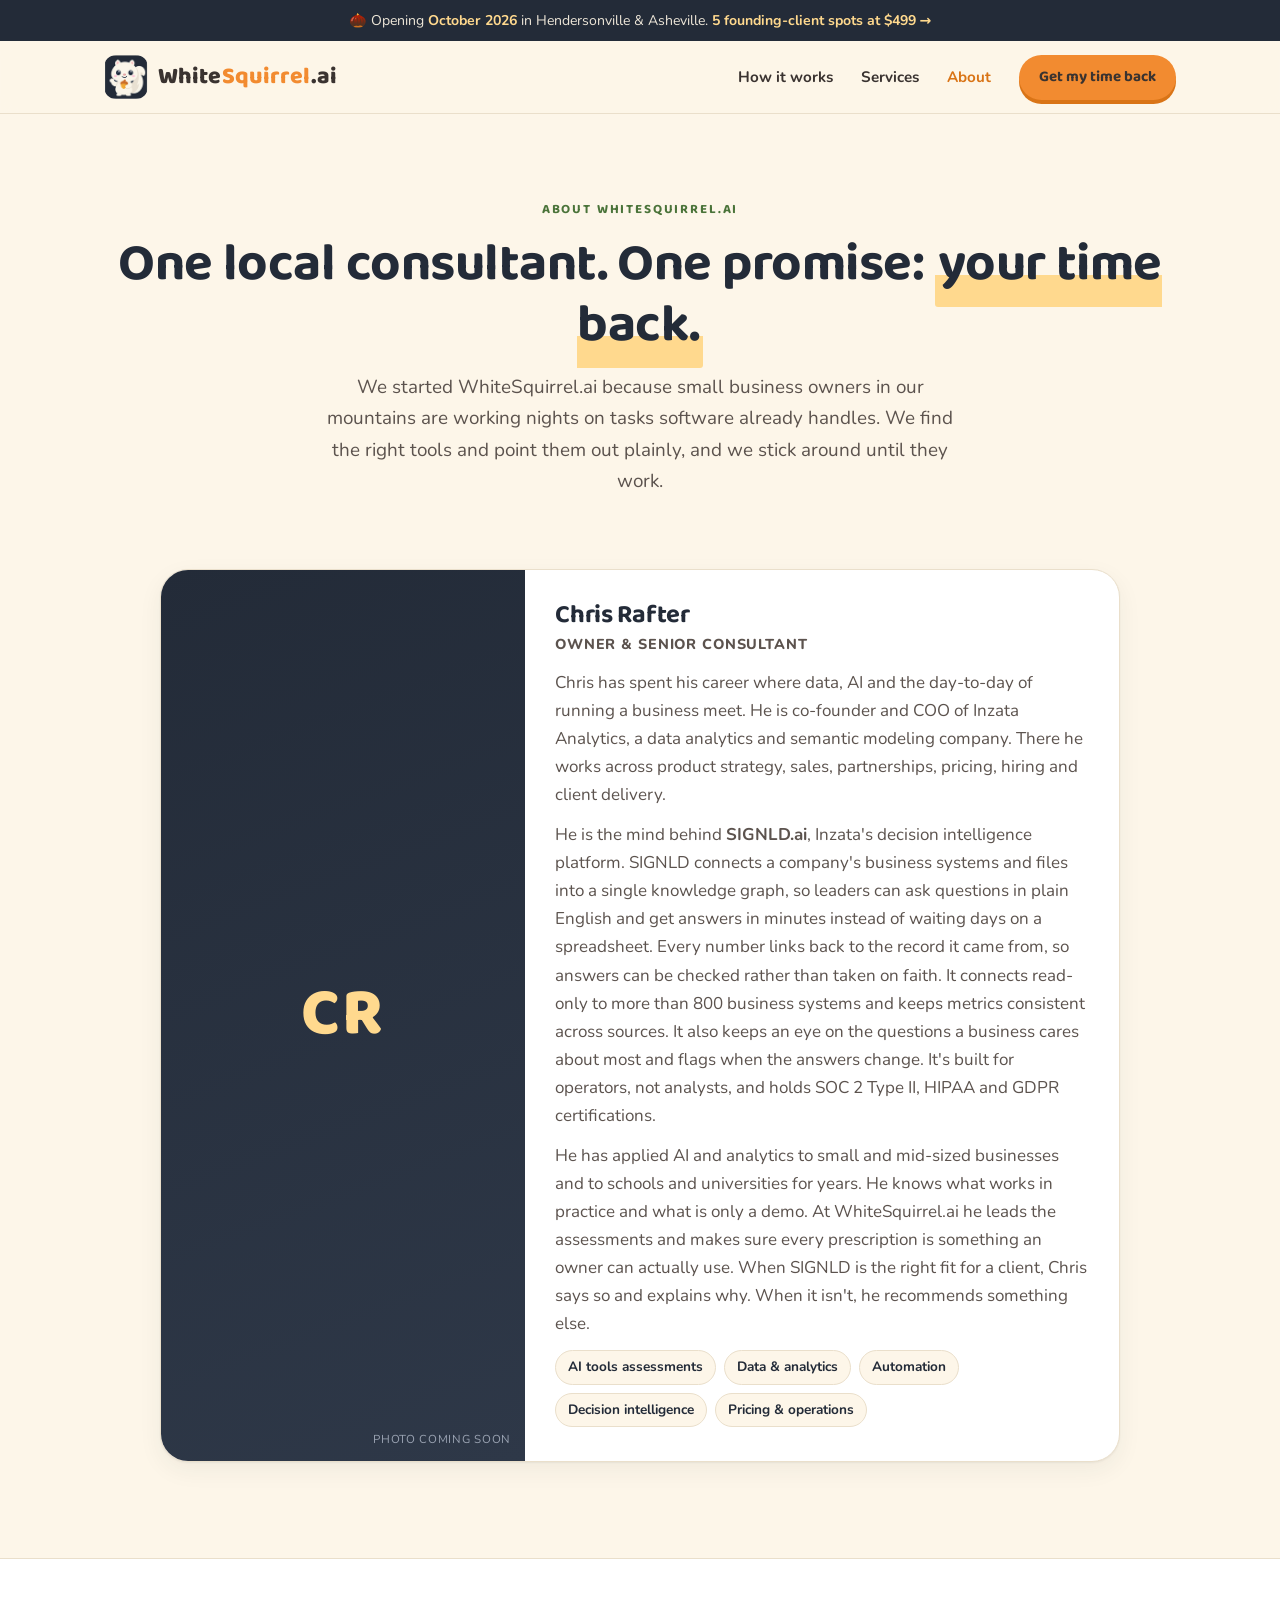
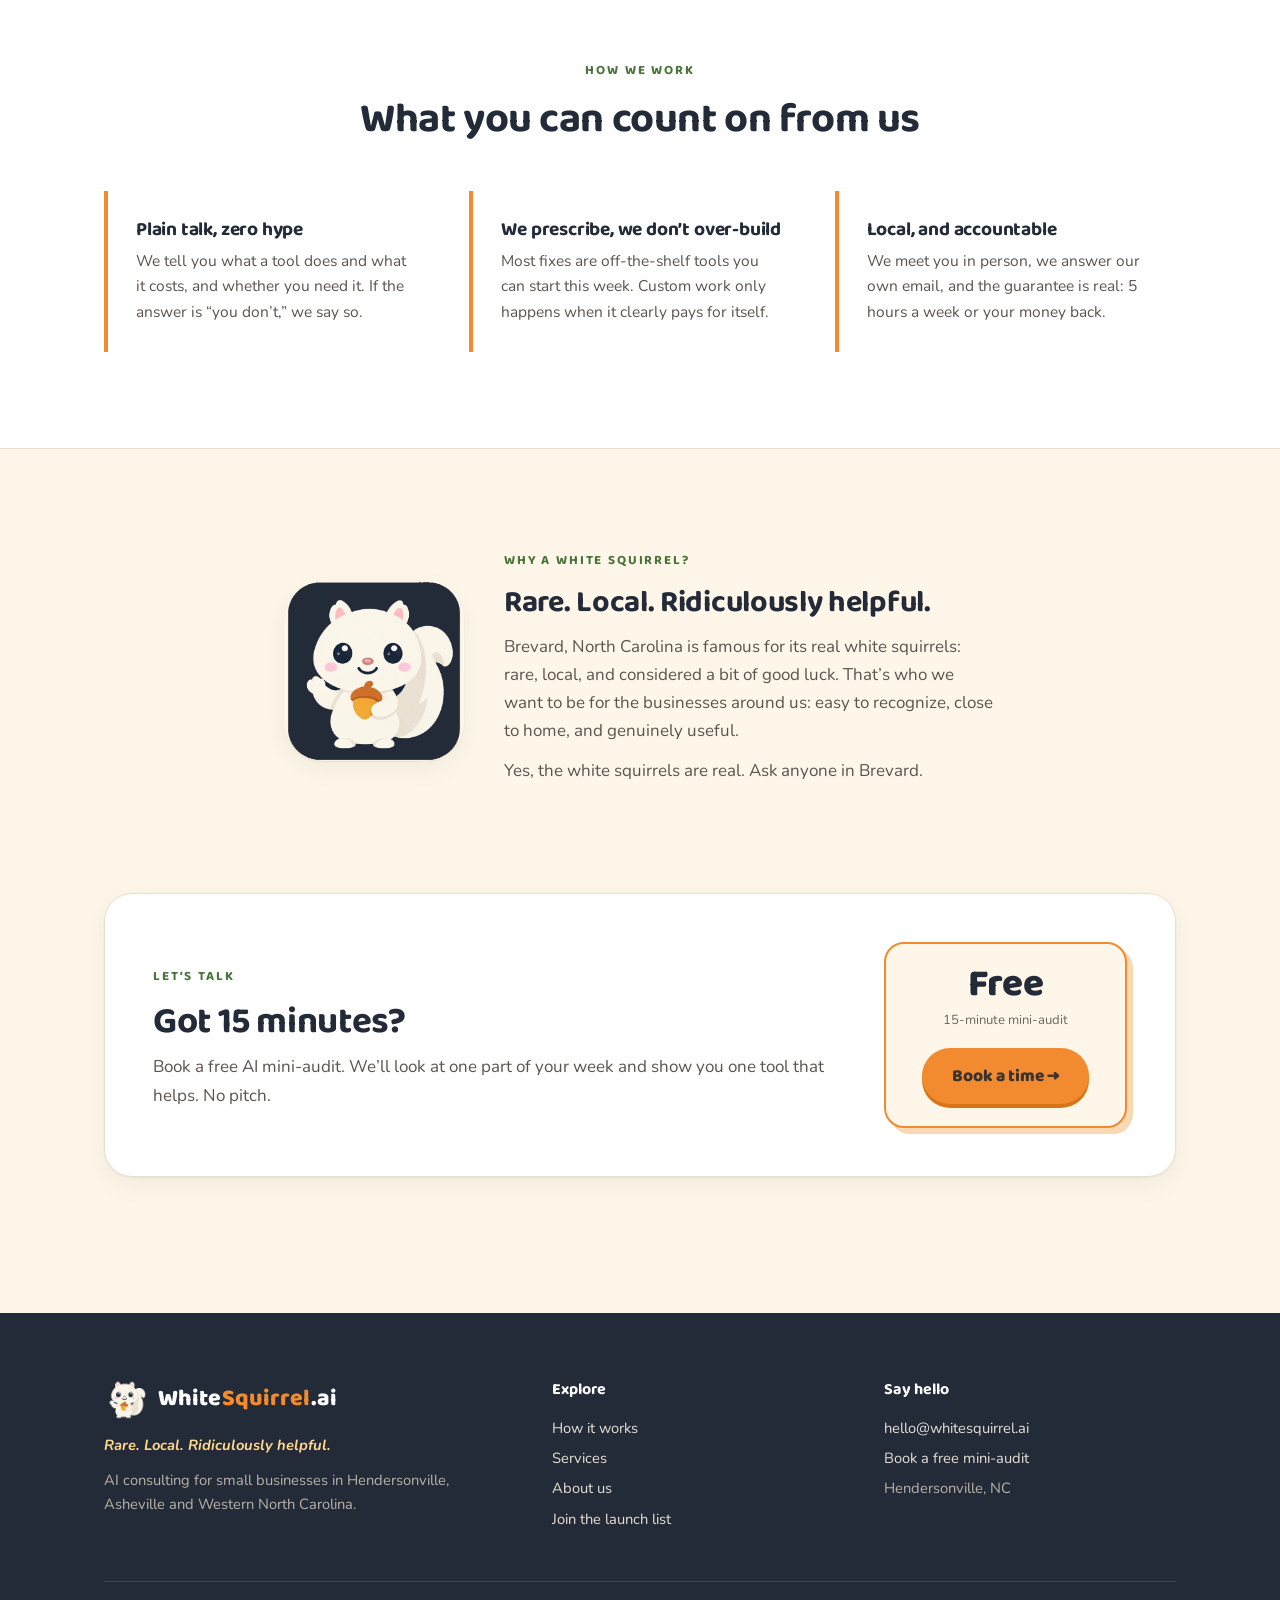
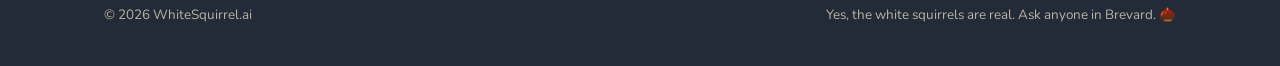
==== commit 42d39f3f: "Sync server-only edits into repo (live About page, FetaFlav server files) before deploy" ====
--- a/about/index.html
+++ b/about/index.html
@@ -55,11 +55,13 @@
           <h3>Chris Rafter</h3>
           <p class="role">Owner &amp; Senior Consultant</p>
           <p>Chris has spent his career where data, AI and the day-to-day of running a business meet. He is co-founder and COO of Inzata Analytics, a data analytics and semantic modeling company. There he works across product strategy, sales, partnerships, pricing, hiring and client delivery.</p>
-          <p>He has applied AI and analytics to small and mid-sized businesses and to schools and universities for years. He knows what works in practice and what is only a demo. At WhiteSquirrel.ai he leads the assessments and makes sure every prescription is something an owner can actually use.</p>
+          <p>He is the mind behind <strong>SIGNLD.ai</strong>, Inzata's decision intelligence platform. SIGNLD connects a company's business systems and files into a single knowledge graph, so leaders can ask questions in plain English and get answers in minutes instead of waiting days on a spreadsheet. Every number links back to the record it came from, so answers can be checked rather than taken on faith. It connects read-only to more than 800 business systems and keeps metrics consistent across sources. It also keeps an eye on the questions a business cares about most and flags when the answers change. It's built for operators, not analysts, and holds SOC 2 Type II, HIPAA and GDPR certifications.</p>
+          <p>He has applied AI and analytics to small and mid-sized businesses and to schools and universities for years. He knows what works in practice and what is only a demo. At WhiteSquirrel.ai he leads the assessments and makes sure every prescription is something an owner can actually use. When SIGNLD is the right fit for a client, Chris says so and explains why. When it isn't, he recommends something else.</p>
           <ul class="focus" aria-label="Focus areas">
             <li>AI tools assessments</li>
             <li>Data &amp; analytics</li>
             <li>Automation</li>
+            <li>Decision intelligence</li>
             <li>Pricing &amp; operations</li>
           </ul>
         </div>
--- a/assets/site.css
+++ b/assets/site.css
@@ -211,3 +211,8 @@
 .owners.solo .person{flex-direction:row}
 .owners.solo .portrait{flex:0 0 38%;aspect-ratio:auto;min-height:100%}
 @media(max-width:760px){.owners.solo .person{flex-direction:column}.owners.solo .portrait{aspect-ratio:4/3}}
+
+/* outcome-copy: local proof line */
+.proof{margin-top:14px;font-style:italic;font-weight:700;background:#FFF3C4;color:#24331C;padding:8px 12px;border-radius:10px;display:inline-block;font-size:.95rem}
+/* outcome-copy: phones — headline + CTA first, mascot below */
+@media(max-width:768px){.hero-art{grid-row:2}}
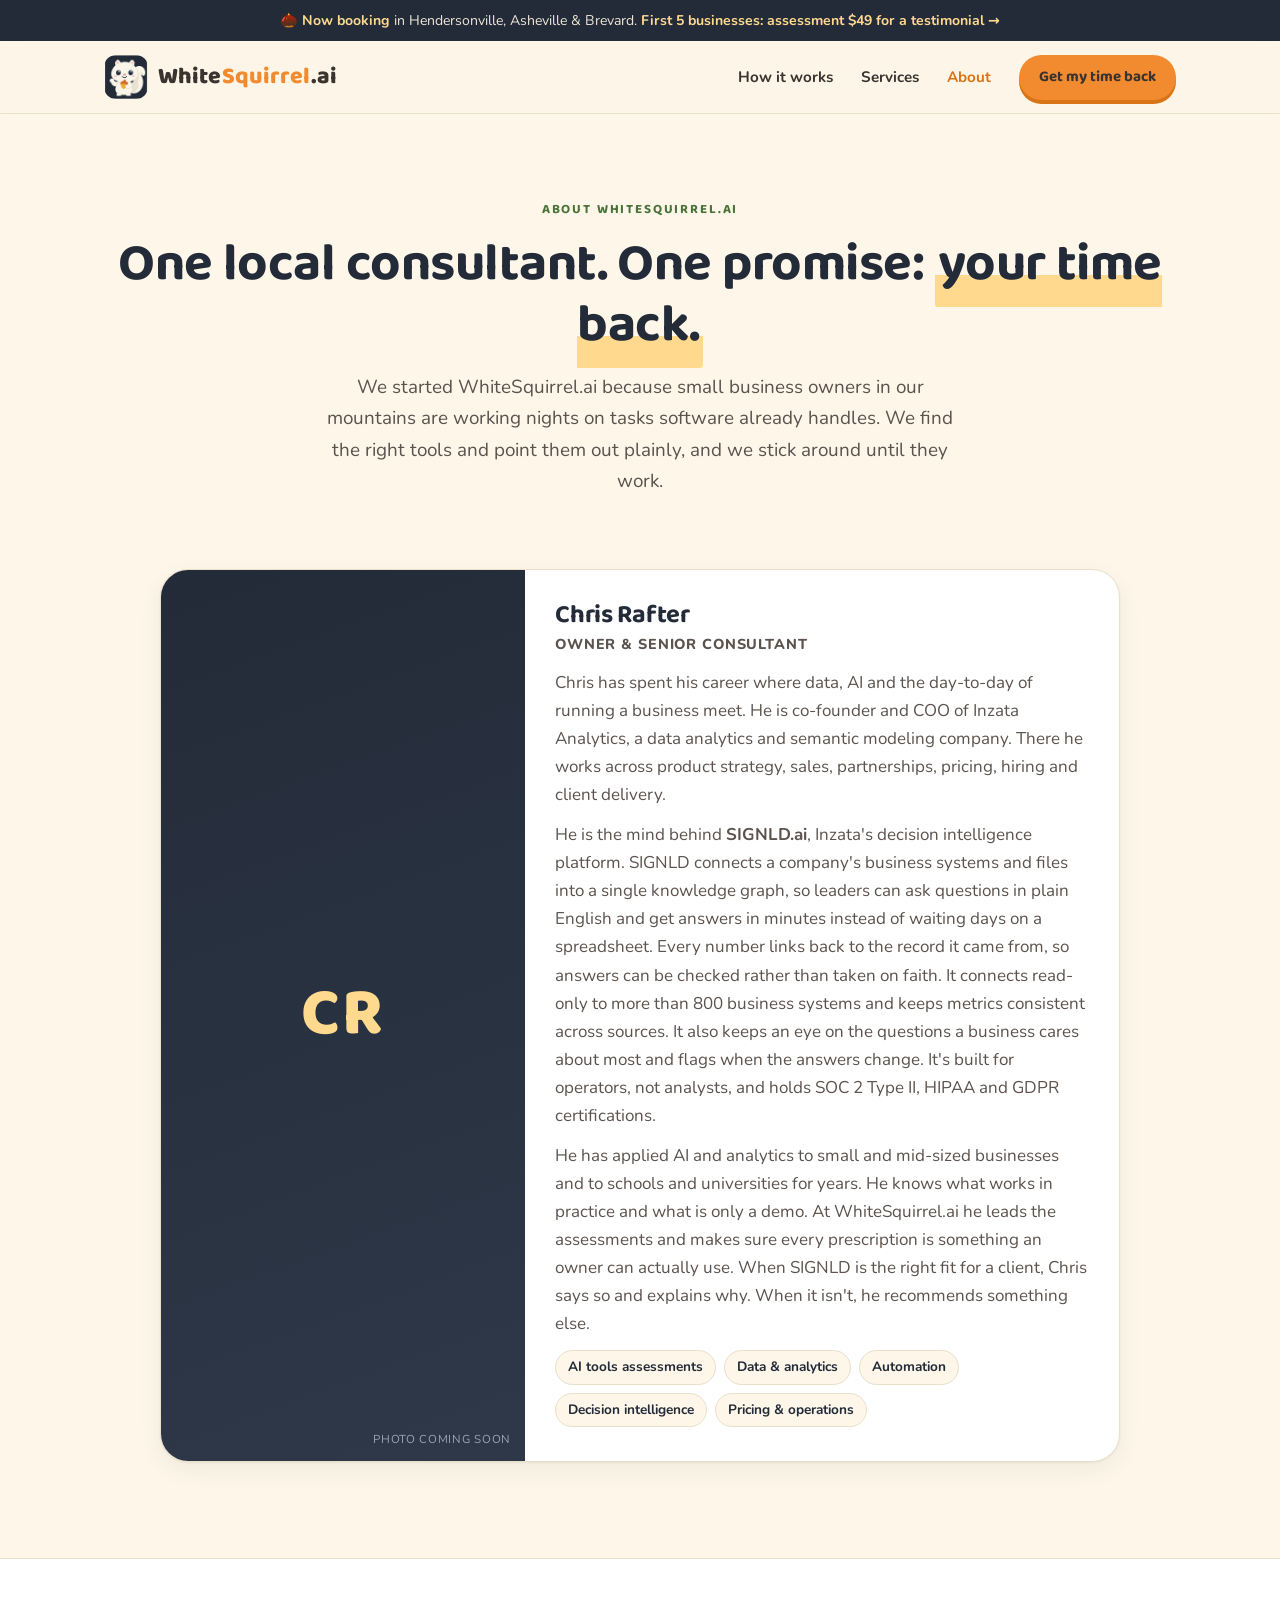
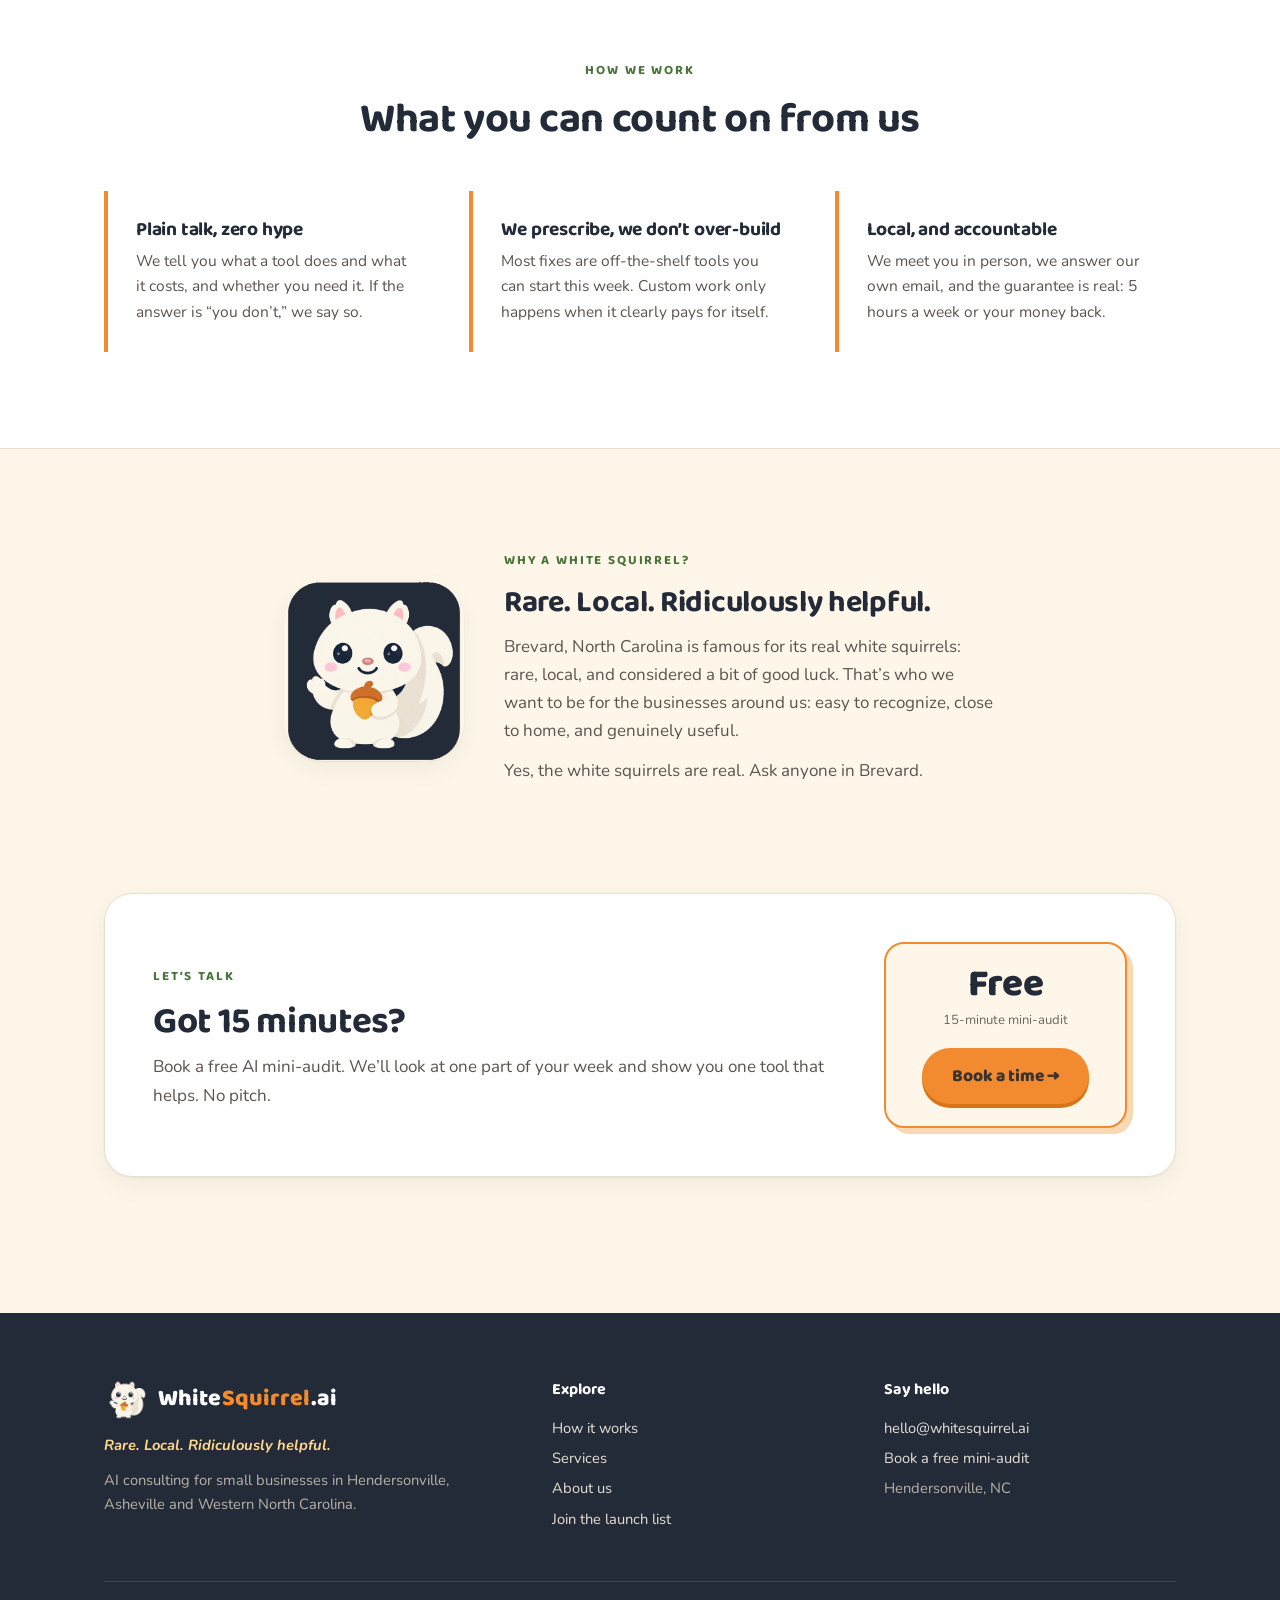
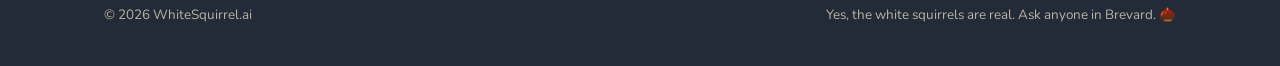
==== commit b1c6fc24: "About: update announcement bar to match homepage ($49 first 5)" ====
--- a/about/index.html
+++ b/about/index.html
@@ -16,7 +16,7 @@
 </head>
 <body>
 
-<div class="announce">🌰 Opening <strong>October 2026</strong> in Hendersonville &amp; Asheville. <a href="../#founding">5 founding-client spots at $499 →</a></div>
+<div class="announce">🌰 <strong>Now booking</strong> in Hendersonville, Asheville &amp; Brevard. <a href="../#founding">First 5 businesses: assessment $49 for a testimonial →</a></div>
 
 <nav class="nav" aria-label="Main">
   <div class="container">
--- a/assets/site.css
+++ b/assets/site.css
@@ -216,3 +216,8 @@
 .proof{margin-top:14px;font-style:italic;font-weight:700;background:#FFF3C4;color:#24331C;padding:8px 12px;border-radius:10px;display:inline-block;font-size:.95rem}
 /* outcome-copy: phones — headline + CTA first, mascot below */
 @media(max-width:768px){.hero-art{grid-row:2}}
+/* conversion-batch-1 */
+.next-steps{margin-top:16px;background:rgba(255,255,255,.7);border-radius:14px;padding:14px 18px;font-size:.95rem}
+.next-steps ol{margin:8px 0 0 20px;padding:0}.next-steps li{margin:4px 0}
+.sticky-book{display:none}
+@media(max-width:768px){.sticky-book{display:block;position:fixed;left:12px;right:12px;bottom:12px;z-index:50;text-align:center;background:#F28C28;color:#232B38;font-family:'Baloo 2',sans-serif;font-weight:800;font-size:1.05rem;padding:14px 16px;border-radius:999px;box-shadow:0 10px 24px -8px rgba(35,43,56,.5);text-decoration:none;padding-bottom:calc(14px + env(safe-area-inset-bottom))}body{padding-bottom:84px}}
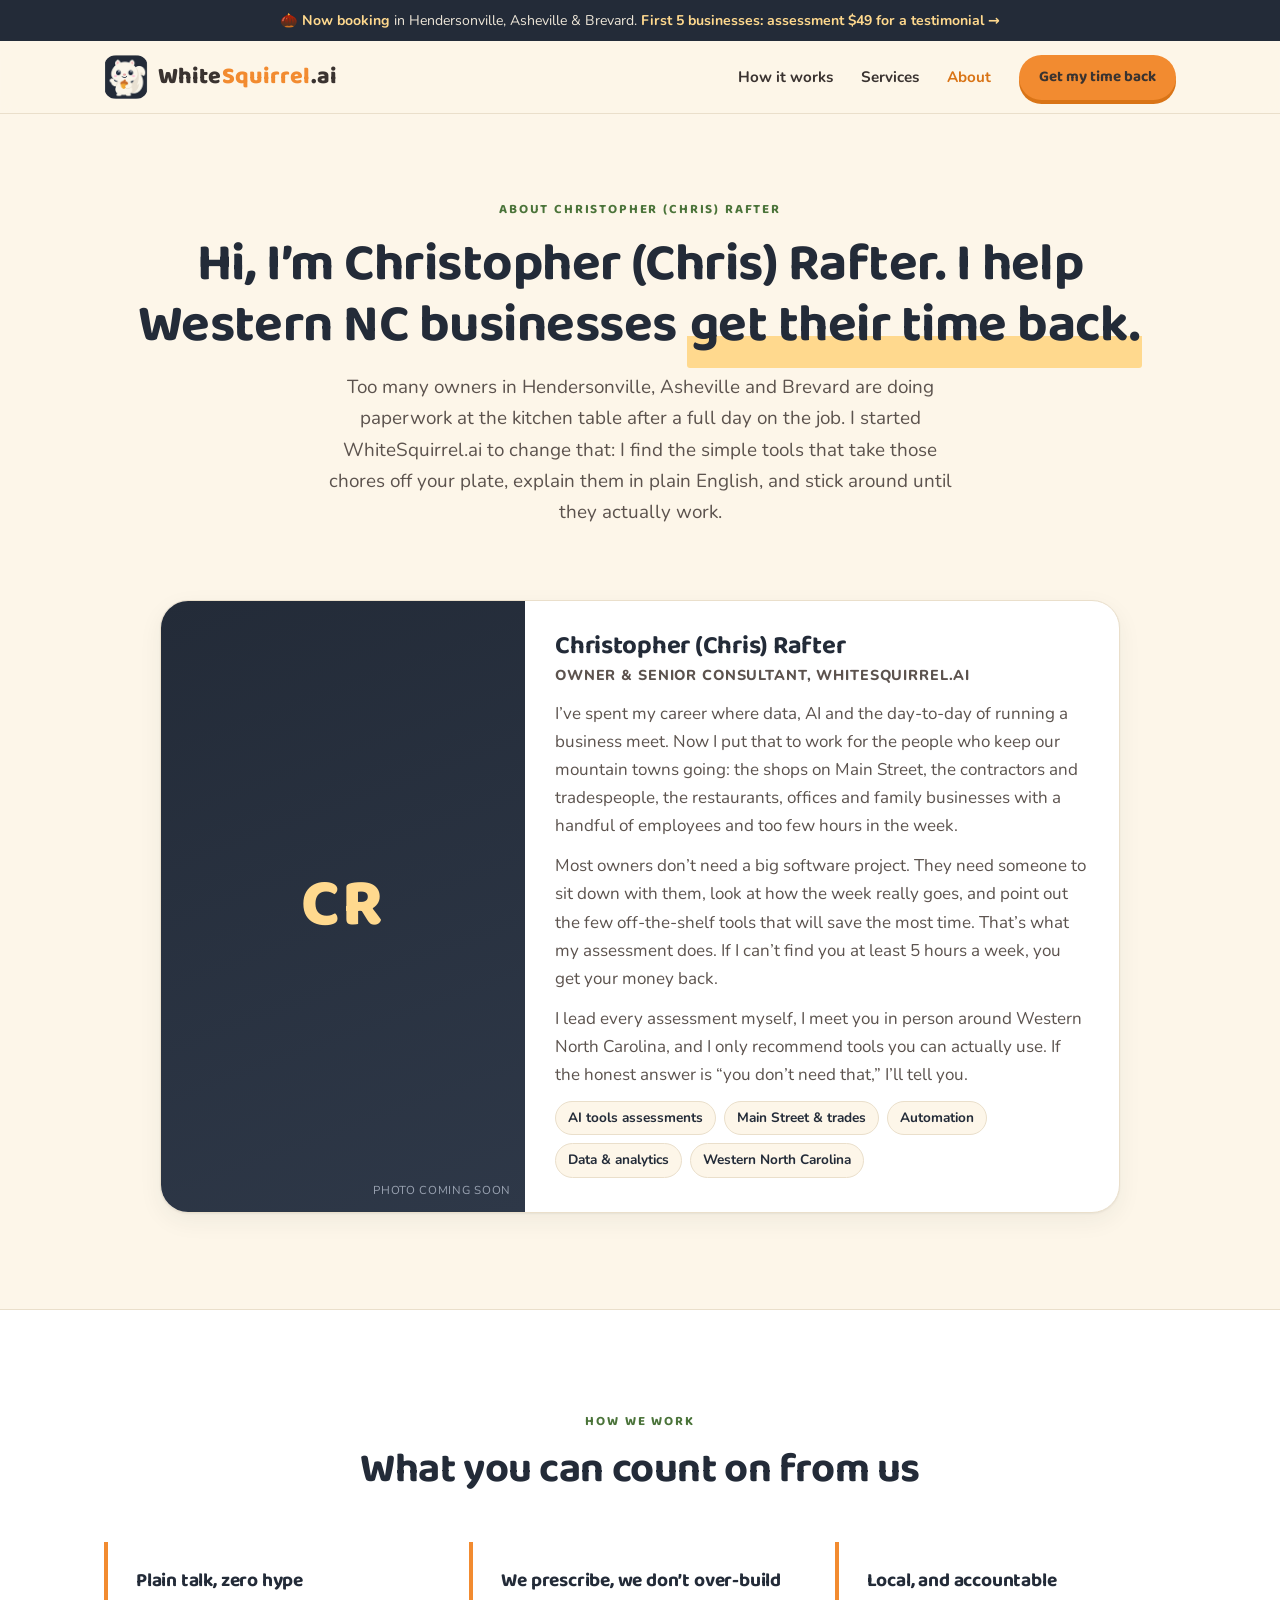
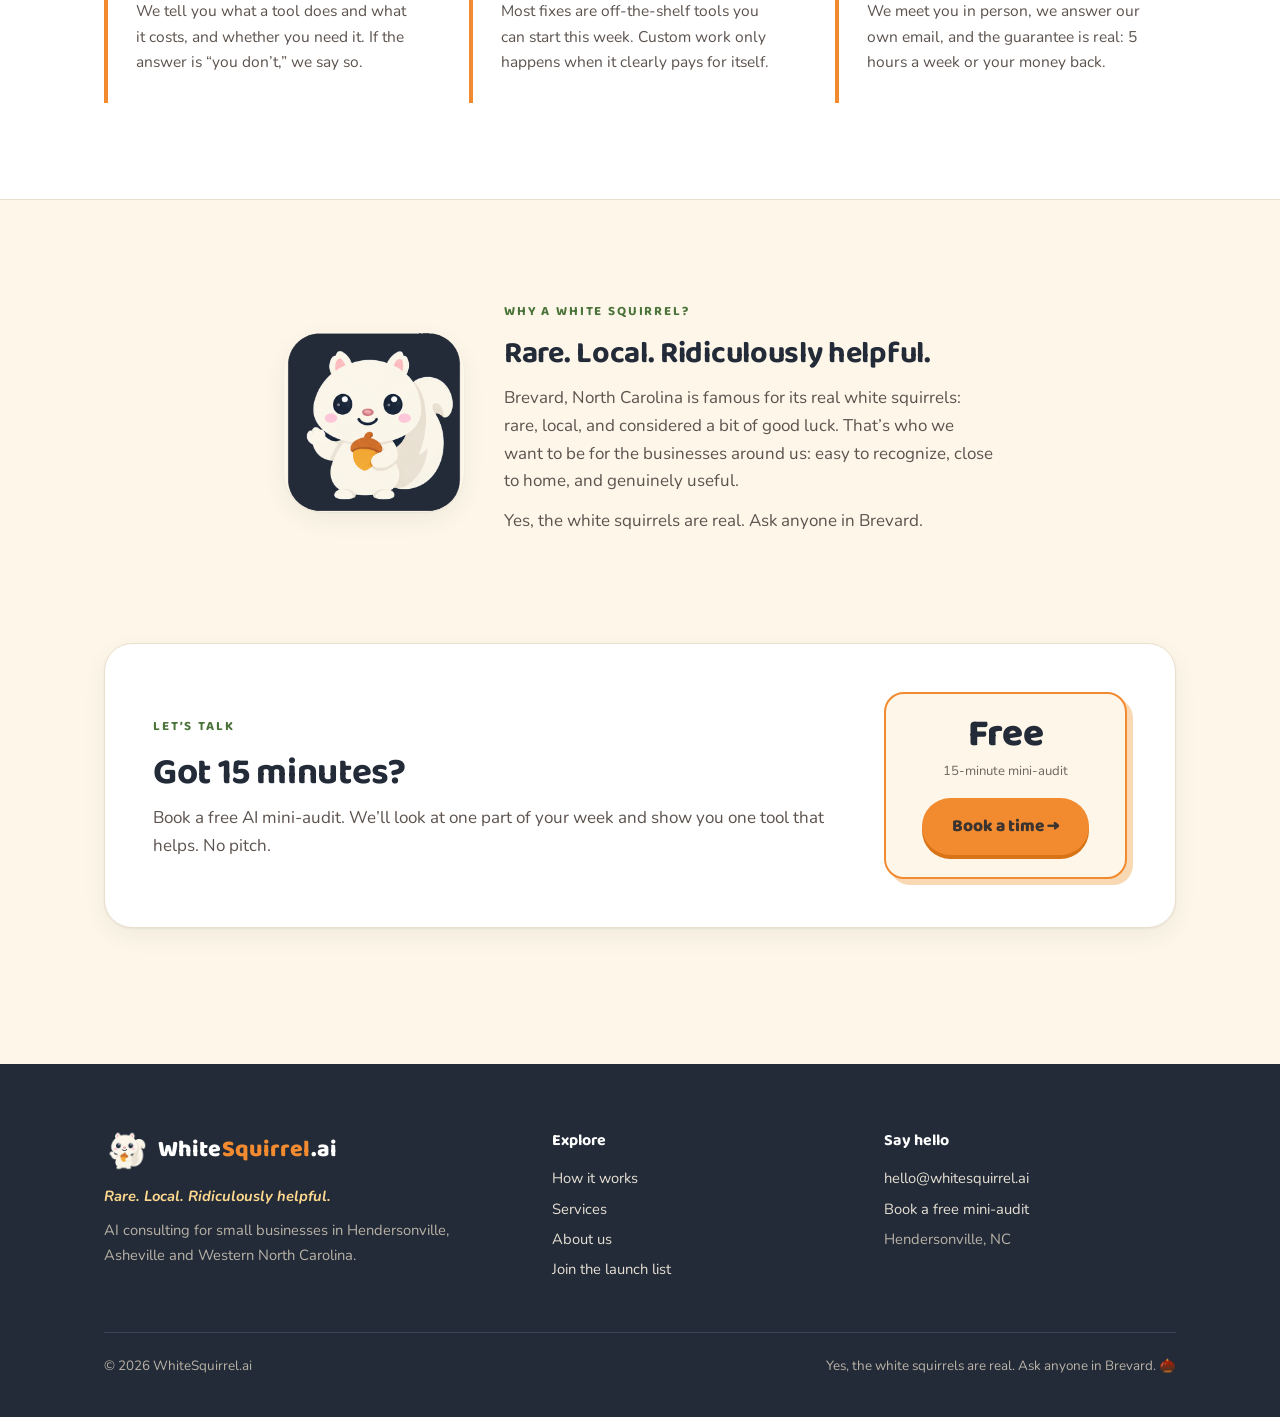
==== commit fbf31348: "About: Christopher (Chris) Rafter rebrand, WNC focus, Person JSON-LD (preview)" ====
--- a/about/index.html
+++ b/about/index.html
@@ -3,8 +3,8 @@
 <head>
 <meta charset="UTF-8">
 <meta name="viewport" content="width=device-width, initial-scale=1.0">
-<title>About — Chris Rafter | WhiteSquirrel.ai</title>
-<meta name="description" content="Meet Chris Rafter, owner and senior consultant of WhiteSquirrel.ai, AI consulting for small businesses in Hendersonville, Asheville and Western North Carolina.">
+<title>About Christopher (Chris) Rafter | WhiteSquirrel.ai, Western NC</title>
+<meta name="description" content="Meet Christopher (Chris) Rafter, owner of WhiteSquirrel.ai. Plain-talk AI help for Main Street shops and trades in Hendersonville, Asheville and Brevard, NC.">
 <meta name="theme-color" content="#232B38">
 <link rel="icon" href="../assets/brand/favicon.ico" sizes="any">
 <link rel="icon" type="image/png" href="../assets/brand/bright-eyes-mark-96.png">
@@ -13,6 +13,34 @@
 <link rel="preconnect" href="https://fonts.gstatic.com" crossorigin>
 <link href="https://fonts.googleapis.com/css2?family=Baloo+2:wght@500;700;800&family=Nunito:ital,wght@0,400;0,700;0,800;1,400&display=swap" rel="stylesheet">
 <link rel="stylesheet" href="../assets/site.css">
+<script type="application/ld+json">
+{
+  "@context": "https://schema.org",
+  "@type": "Person",
+  "@id": "https://whitesquirrel.ai/about/#chris",
+  "name": "Christopher Rafter",
+  "alternateName": "Chris Rafter",
+  "jobTitle": "Owner & Senior Consultant",
+  "url": "https://whitesquirrel.ai/about/",
+  "worksFor": {
+    "@type": "Organization",
+    "@id": "https://whitesquirrel.ai/#business",
+    "name": "WhiteSquirrel.ai",
+    "url": "https://whitesquirrel.ai"
+  },
+  "address": {
+    "@type": "PostalAddress",
+    "addressLocality": "Asheville",
+    "addressRegion": "NC",
+    "addressCountry": "US"
+  },
+  "areaServed": [
+    {"@type": "City", "name": "Asheville, NC"},
+    {"@type": "AdministrativeArea", "name": "Western North Carolina"}
+  ]
+}
+</script>
+<!-- sameAs intentionally omitted: pending Chris's confirmed public profiles (e.g. LinkedIn). Add only confirmed URLs. -->
 </head>
 <body>
 
@@ -35,9 +63,9 @@
 
 <header class="page-hero">
   <div class="container">
-    <span class="eyebrow">About WhiteSquirrel.ai</span>
-    <h1>One local consultant. One promise: <span class="hl">your time back.</span></h1>
-    <p class="lead">We started WhiteSquirrel.ai because small business owners in our mountains are working nights on tasks software already handles. We find the right tools and point them out plainly, and we stick around until they work.</p>
+    <span class="eyebrow">About Christopher (Chris) Rafter</span>
+    <h1>Hi, I’m Christopher (Chris) Rafter. I help Western NC businesses <span class="hl">get their time back.</span></h1>
+    <p class="lead">Too many owners in Hendersonville, Asheville and Brevard are doing paperwork at the kitchen table after a full day on the job. I started WhiteSquirrel.ai to change that: I find the simple tools that take those chores off your plate, explain them in plain English, and stick around until they actually work.</p>
   </div>
 </header>
 
@@ -47,22 +75,22 @@
 
       <article class="person" id="chris">
         <div class="portrait">
-          <!-- Replace with a headshot: <img src="../assets/team/chris-rafter.jpg" alt="Chris Rafter"> -->
+          <!-- Replace with a headshot: <img src="../assets/team/chris-rafter.jpg" alt="Christopher (Chris) Rafter"> -->
           <span class="mono" aria-hidden="true">CR</span>
           <span class="ph-note">Photo coming soon</span>
         </div>
         <div class="person-body">
-          <h3>Chris Rafter</h3>
-          <p class="role">Owner &amp; Senior Consultant</p>
-          <p>Chris has spent his career where data, AI and the day-to-day of running a business meet. He is co-founder and COO of Inzata Analytics, a data analytics and semantic modeling company. There he works across product strategy, sales, partnerships, pricing, hiring and client delivery.</p>
-          <p>He is the mind behind <strong>SIGNLD.ai</strong>, Inzata's decision intelligence platform. SIGNLD connects a company's business systems and files into a single knowledge graph, so leaders can ask questions in plain English and get answers in minutes instead of waiting days on a spreadsheet. Every number links back to the record it came from, so answers can be checked rather than taken on faith. It connects read-only to more than 800 business systems and keeps metrics consistent across sources. It also keeps an eye on the questions a business cares about most and flags when the answers change. It's built for operators, not analysts, and holds SOC 2 Type II, HIPAA and GDPR certifications.</p>
-          <p>He has applied AI and analytics to small and mid-sized businesses and to schools and universities for years. He knows what works in practice and what is only a demo. At WhiteSquirrel.ai he leads the assessments and makes sure every prescription is something an owner can actually use. When SIGNLD is the right fit for a client, Chris says so and explains why. When it isn't, he recommends something else.</p>
+          <h3>Christopher (Chris) Rafter</h3>
+          <p class="role">Owner &amp; Senior Consultant, WhiteSquirrel.ai</p>
+          <p>I’ve spent my career where data, AI and the day-to-day of running a business meet. Now I put that to work for the people who keep our mountain towns going: the shops on Main Street, the contractors and tradespeople, the restaurants, offices and family businesses with a handful of employees and too few hours in the week.</p>
+          <p>Most owners don’t need a big software project. They need someone to sit down with them, look at how the week really goes, and point out the few off-the-shelf tools that will save the most time. That’s what my assessment does. If I can’t find you at least 5 hours a week, you get your money back.</p>
+          <p>I lead every assessment myself, I meet you in person around Western North Carolina, and I only recommend tools you can actually use. If the honest answer is “you don’t need that,” I’ll tell you.</p>
           <ul class="focus" aria-label="Focus areas">
             <li>AI tools assessments</li>
+            <li>Main Street &amp; trades</li>
+            <li>Automation</li>
             <li>Data &amp; analytics</li>
-            <li>Automation</li>
-            <li>Decision intelligence</li>
-            <li>Pricing &amp; operations</li>
+            <li>Western North Carolina</li>
           </ul>
         </div>
       </article>
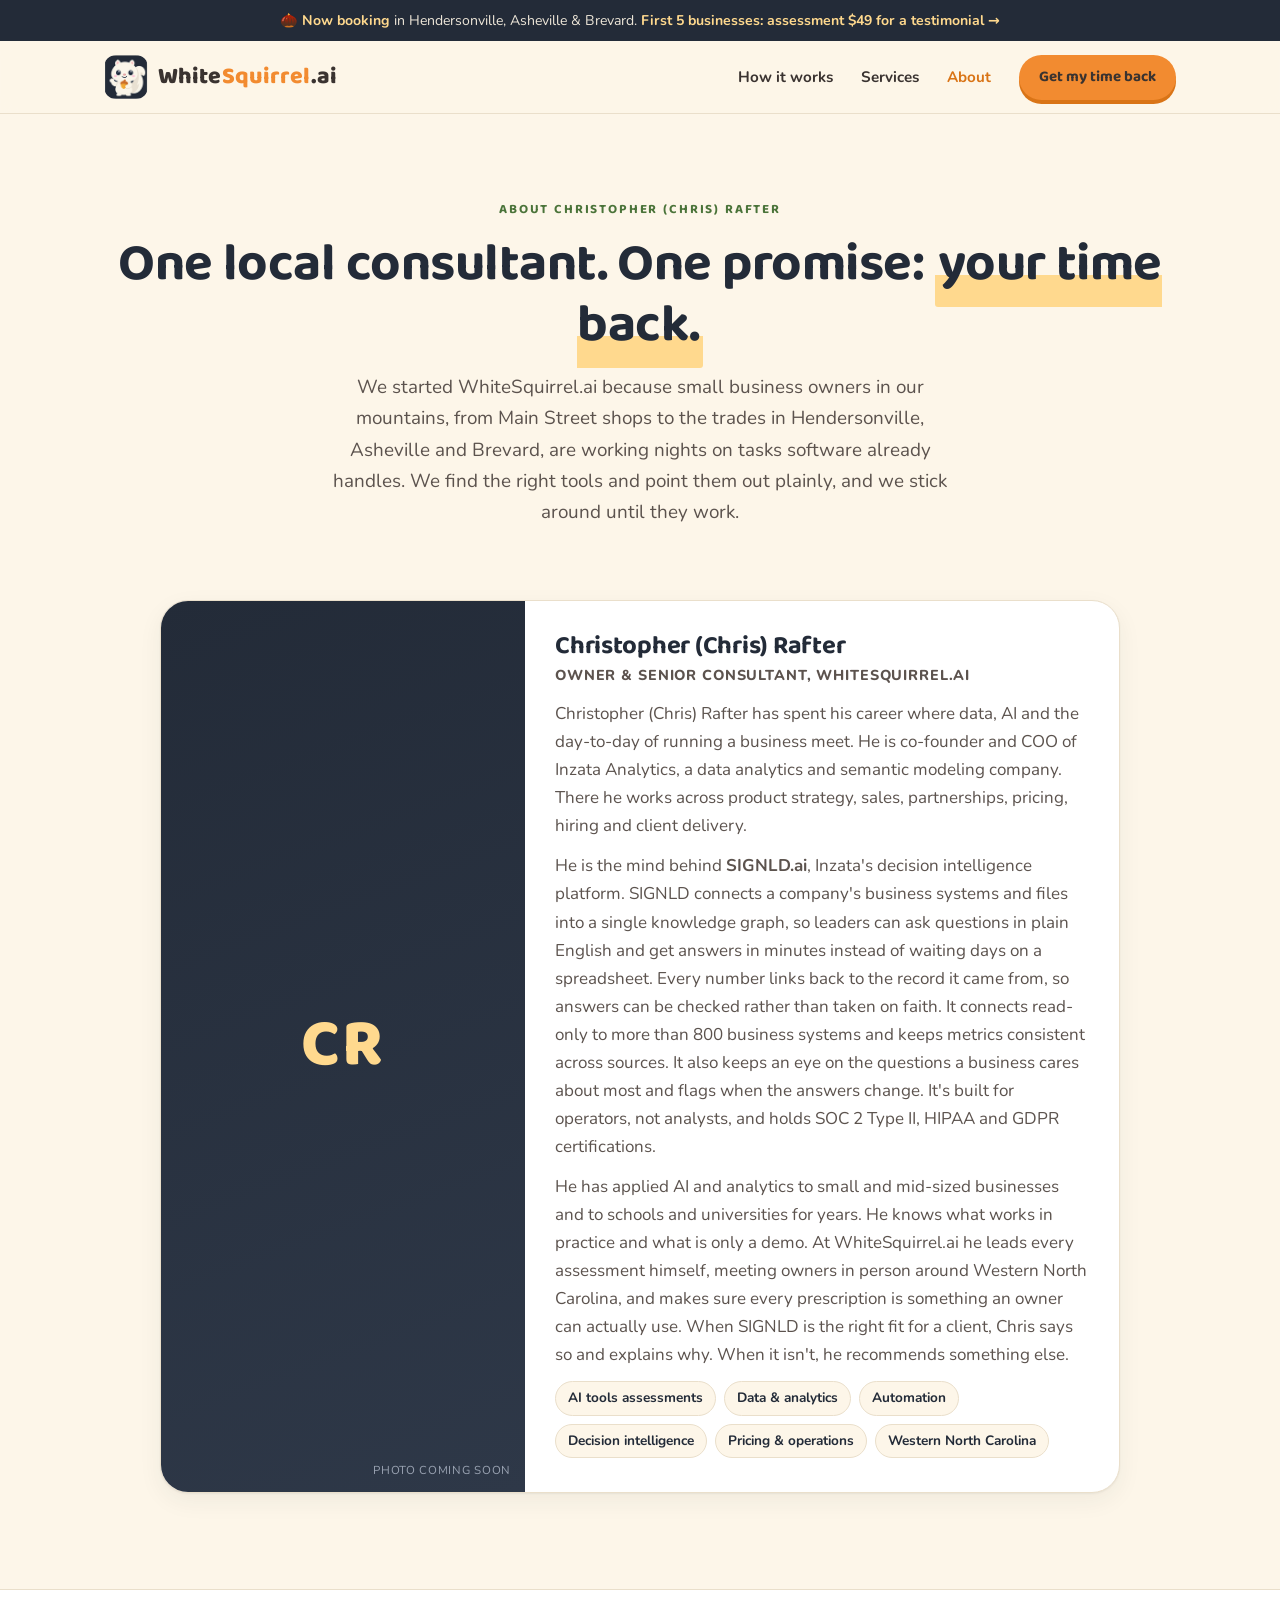
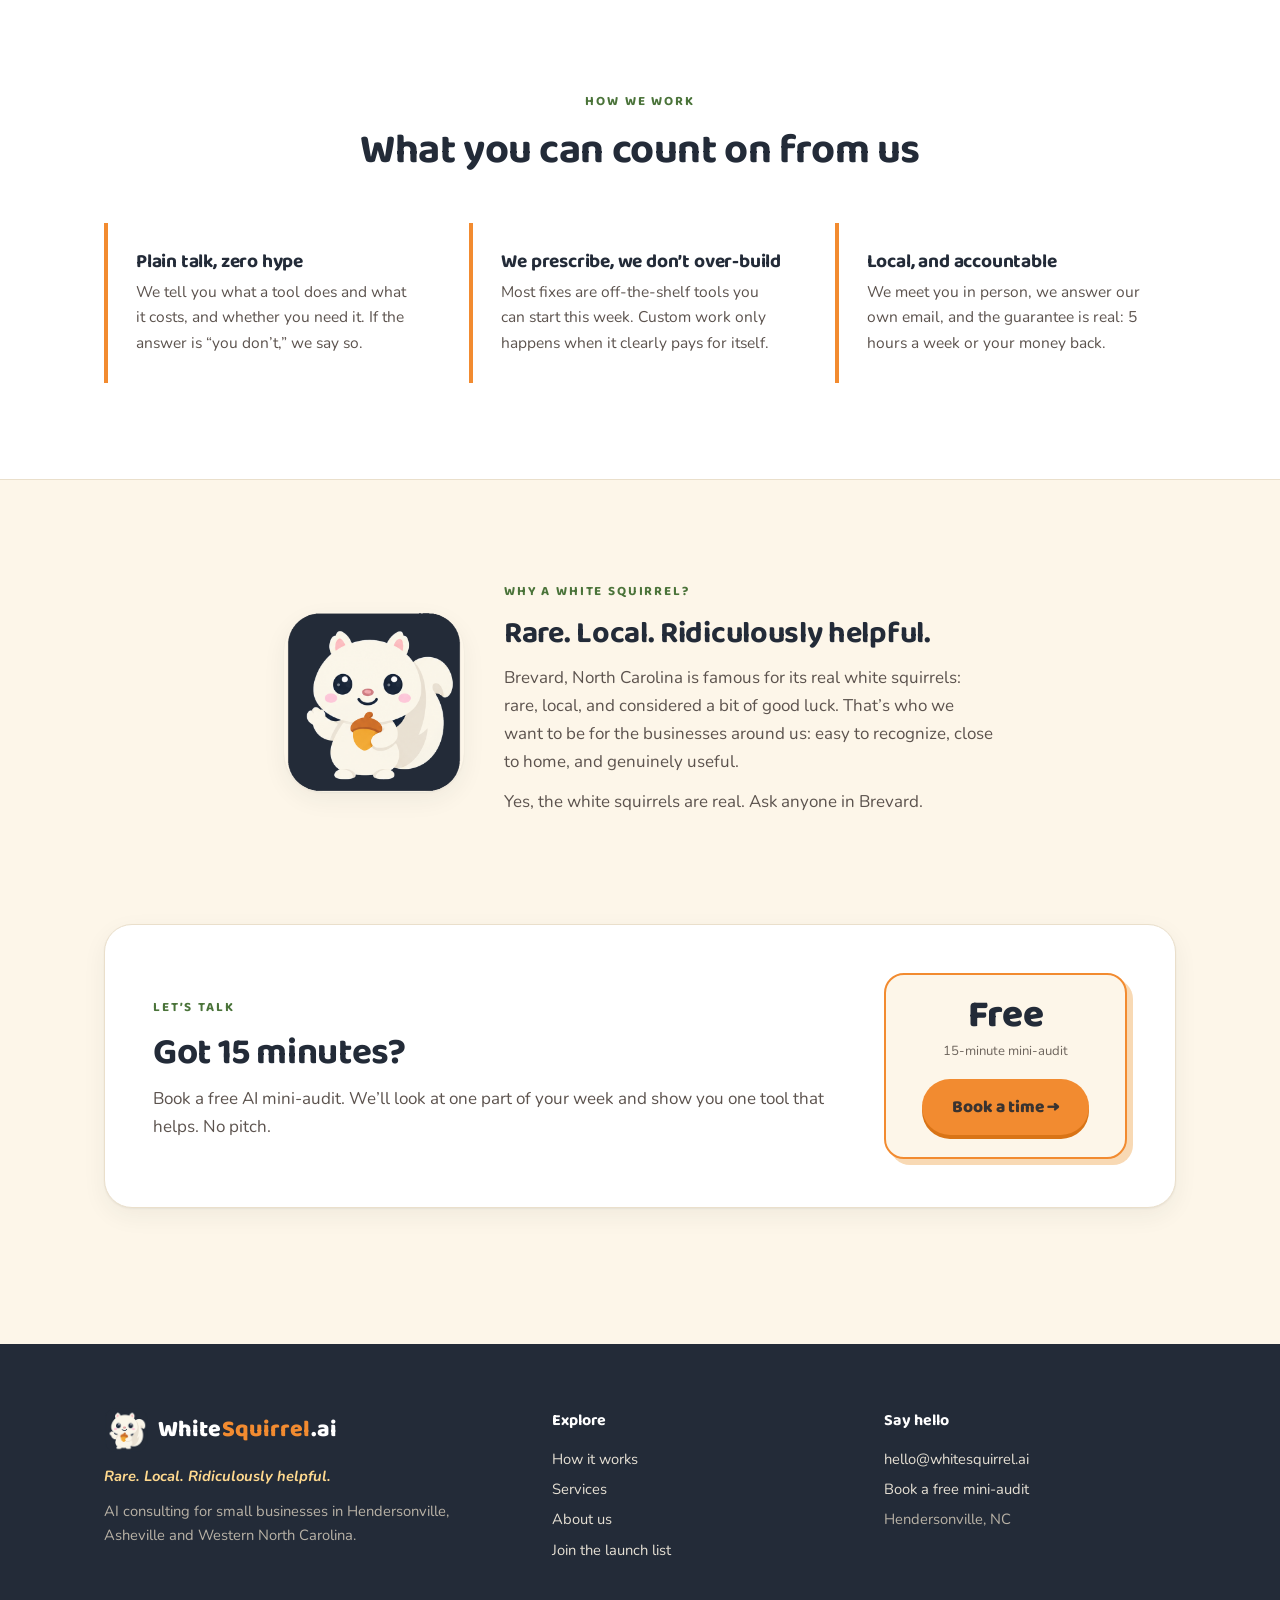
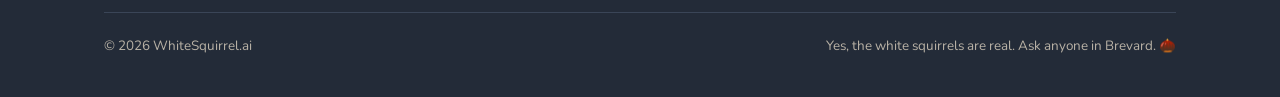
==== commit d18bd699: "About: restore SIGNLD bio, rename to Christopher (Chris) Rafter, light WNC wording, Person JSON-LD H" ====
--- a/about/index.html
+++ b/about/index.html
@@ -4,7 +4,7 @@
 <meta charset="UTF-8">
 <meta name="viewport" content="width=device-width, initial-scale=1.0">
 <title>About Christopher (Chris) Rafter | WhiteSquirrel.ai, Western NC</title>
-<meta name="description" content="Meet Christopher (Chris) Rafter, owner of WhiteSquirrel.ai. Plain-talk AI help for Main Street shops and trades in Hendersonville, Asheville and Brevard, NC.">
+<meta name="description" content="Meet Christopher (Chris) Rafter, owner and senior consultant of WhiteSquirrel.ai, AI consulting for small businesses in Hendersonville, Asheville and Western North Carolina.">
 <meta name="theme-color" content="#232B38">
 <link rel="icon" href="../assets/brand/favicon.ico" sizes="any">
 <link rel="icon" type="image/png" href="../assets/brand/bright-eyes-mark-96.png">
@@ -30,12 +30,12 @@
   },
   "address": {
     "@type": "PostalAddress",
-    "addressLocality": "Asheville",
+    "addressLocality": "Hendersonville",
     "addressRegion": "NC",
     "addressCountry": "US"
   },
   "areaServed": [
-    {"@type": "City", "name": "Asheville, NC"},
+    {"@type": "City", "name": "Hendersonville, NC"},
     {"@type": "AdministrativeArea", "name": "Western North Carolina"}
   ]
 }
@@ -64,8 +64,8 @@
 <header class="page-hero">
   <div class="container">
     <span class="eyebrow">About Christopher (Chris) Rafter</span>
-    <h1>Hi, I’m Christopher (Chris) Rafter. I help Western NC businesses <span class="hl">get their time back.</span></h1>
-    <p class="lead">Too many owners in Hendersonville, Asheville and Brevard are doing paperwork at the kitchen table after a full day on the job. I started WhiteSquirrel.ai to change that: I find the simple tools that take those chores off your plate, explain them in plain English, and stick around until they actually work.</p>
+    <h1>One local consultant. One promise: <span class="hl">your time back.</span></h1>
+    <p class="lead">We started WhiteSquirrel.ai because small business owners in our mountains, from Main Street shops to the trades in Hendersonville, Asheville and Brevard, are working nights on tasks software already handles. We find the right tools and point them out plainly, and we stick around until they work.</p>
   </div>
 </header>
 
@@ -82,14 +82,15 @@
         <div class="person-body">
           <h3>Christopher (Chris) Rafter</h3>
           <p class="role">Owner &amp; Senior Consultant, WhiteSquirrel.ai</p>
-          <p>I’ve spent my career where data, AI and the day-to-day of running a business meet. Now I put that to work for the people who keep our mountain towns going: the shops on Main Street, the contractors and tradespeople, the restaurants, offices and family businesses with a handful of employees and too few hours in the week.</p>
-          <p>Most owners don’t need a big software project. They need someone to sit down with them, look at how the week really goes, and point out the few off-the-shelf tools that will save the most time. That’s what my assessment does. If I can’t find you at least 5 hours a week, you get your money back.</p>
-          <p>I lead every assessment myself, I meet you in person around Western North Carolina, and I only recommend tools you can actually use. If the honest answer is “you don’t need that,” I’ll tell you.</p>
+          <p>Christopher (Chris) Rafter has spent his career where data, AI and the day-to-day of running a business meet. He is co-founder and COO of Inzata Analytics, a data analytics and semantic modeling company. There he works across product strategy, sales, partnerships, pricing, hiring and client delivery.</p>
+          <p>He is the mind behind <strong>SIGNLD.ai</strong>, Inzata's decision intelligence platform. SIGNLD connects a company's business systems and files into a single knowledge graph, so leaders can ask questions in plain English and get answers in minutes instead of waiting days on a spreadsheet. Every number links back to the record it came from, so answers can be checked rather than taken on faith. It connects read-only to more than 800 business systems and keeps metrics consistent across sources. It also keeps an eye on the questions a business cares about most and flags when the answers change. It's built for operators, not analysts, and holds SOC 2 Type II, HIPAA and GDPR certifications.</p>
+          <p>He has applied AI and analytics to small and mid-sized businesses and to schools and universities for years. He knows what works in practice and what is only a demo. At WhiteSquirrel.ai he leads every assessment himself, meeting owners in person around Western North Carolina, and makes sure every prescription is something an owner can actually use. When SIGNLD is the right fit for a client, Chris says so and explains why. When it isn't, he recommends something else.</p>
           <ul class="focus" aria-label="Focus areas">
             <li>AI tools assessments</li>
-            <li>Main Street &amp; trades</li>
+            <li>Data &amp; analytics</li>
             <li>Automation</li>
-            <li>Data &amp; analytics</li>
+            <li>Decision intelligence</li>
+            <li>Pricing &amp; operations</li>
             <li>Western North Carolina</li>
           </ul>
         </div>
